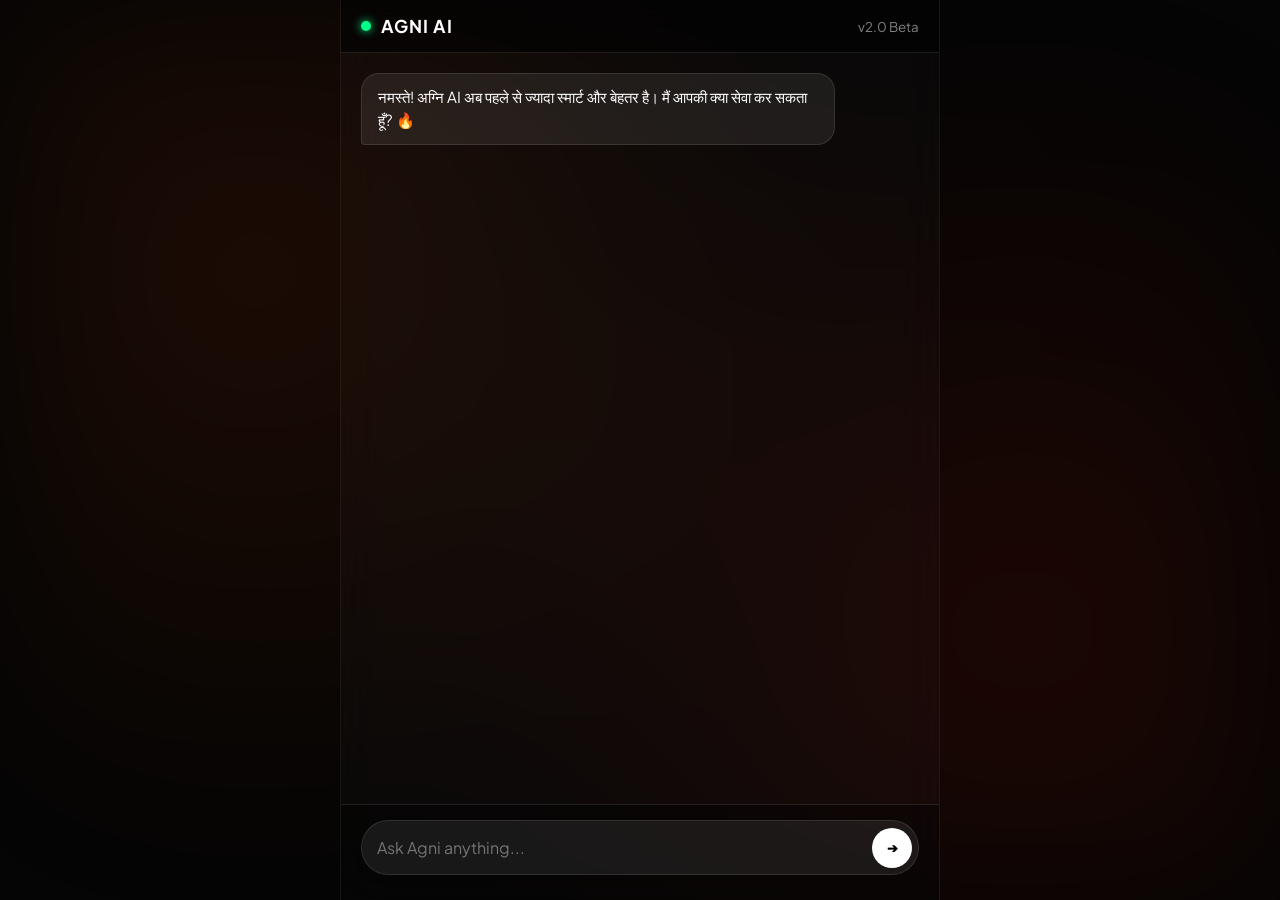
==== index.html @ 72e5feb7 "Final upload" ====
<!DOCTYPE html>
<html lang="en">
<head>
    <meta charset="UTF-8">
    <meta name="viewport" content="width=device-width, initial-scale=1.0, maximum-scale=1.0, user-scalable=no">
    <title>AGNI AI | Pro</title>
    <link href="https://fonts.googleapis.com/css2?family=Plus+Jakarta+Sans:wght@300;400;600;700&display=swap" rel="stylesheet">
    <style>
        :root {
            --primary: #ff4d00;
            --secondary: #ff1e00;
            --bg: #050505;
            --glass: rgba(255, 255, 255, 0.08);
        }

        * { margin: 0; padding: 0; box-sizing: border-box; font-family: 'Plus Jakarta Sans', sans-serif; }

        body {
            background: var(--bg);
            color: white;
            height: 100vh;
            /* Mobile browser height fix */
            height: 100dvh; 
            display: flex;
            justify-content: center;
            overflow: hidden;
        }

        /* Animated Background Blobs */
        .bg-glow {
            position: fixed;
            top: 0; left: 0; width: 100%; height: 100%;
            z-index: -1;
            background: 
                radial-gradient(circle at 20% 30%, rgba(255, 77, 0, 0.1) 0%, transparent 50%),
                radial-gradient(circle at 80% 70%, rgba(255, 30, 0, 0.1) 0%, transparent 50%);
            filter: blur(80px);
        }

        .main-container {
            width: 100%;
            max-width: 600px;
            height: 100%;
            display: flex;
            flex-direction: column;
            background: rgba(255, 255, 255, 0.02);
            backdrop-filter: blur(20px);
            border-left: 1px solid rgba(255,255,255,0.05);
            border-right: 1px solid rgba(255,255,255,0.05);
        }

        header {
            padding: 15px 20px;
            background: rgba(0,0,0,0.6);
            border-bottom: 1px solid rgba(255,255,255,0.1);
            display: flex;
            align-items: center;
            justify-content: space-between;
        }

        .brand { display: flex; align-items: center; gap: 10px; }
        .dot { width: 10px; height: 10px; background: #00ff88; border-radius: 50%; box-shadow: 0 0 10px #00ff88; }
        header h1 { font-size: 1.1rem; letter-spacing: 1px; }

        #chat-box {
            flex: 1;
            overflow-y: auto;
            padding: 20px;
            display: flex;
            flex-direction: column;
            gap: 15px;
            scrollbar-width: none; /* Firefox */
        }
        #chat-box::-webkit-scrollbar { display: none; } /* Chrome/Safari */

        .message {
            max-width: 85%;
            padding: 12px 16px;
            border-radius: 18px;
            font-size: 0.95rem;
            line-height: 1.5;
            animation: slideUp 0.3s ease-out;
            word-wrap: break-word;
        }

        .user-message {
            align-self: flex-end;
            background: linear-gradient(135deg, var(--primary), var(--secondary));
            color: white;
            border-bottom-right-radius: 4px;
        }

        .bot-message {
            align-self: flex-start;
            background: var(--glass);
            border: 1px solid rgba(255,255,255,0.1);
            border-bottom-left-radius: 4px;
        }

        /* Fixed Bottom Input Area */
        .input-area {
            padding: 15px 20px 25px 20px; /* Extra bottom padding for mobile gestures */
            background: rgba(0,0,0,0.4);
            border-top: 1px solid rgba(255,255,255,0.1);
        }

        .input-bar {
            background: rgba(255,255,255,0.08);
            border: 1px solid rgba(255,255,255,0.1);
            border-radius: 30px;
            padding: 6px 6px 6px 15px;
            display: flex;
            align-items: center;
            transition: 0.3s;
        }

        .input-bar:focus-within {
            border-color: var(--primary);
            background: rgba(255,255,255,0.12);
        }

        input {
            flex: 1;
            background: transparent;
            border: none;
            color: white;
            outline: none;
            padding: 10px 0;
            font-size: 1rem;
        }

        button {
            background: white;
            color: black;
            border: none;
            width: 40px;
            height: 40px;
            border-radius: 50%;
            cursor: pointer;
            font-weight: bold;
            display: flex;
            align-items: center;
            justify-content: center;
            margin-left: 10px;
            transition: 0.2s;
        }

        button:hover { transform: scale(1.05); background: var(--primary); color: white; }

        @keyframes slideUp { from { opacity: 0; transform: translateY(10px); } to { opacity: 1; transform: translateY(0); } }
    </style>
</head>
<body>

<div class="bg-glow"></div>

<div class="main-container">
    <header>
        <div class="brand">
            <div class="dot"></div>
            <h1>AGNI AI</h1>
        </div>
        <small style="opacity: 0.5;">v2.0 Beta</small>
    </header>

    <div id="chat-box">
        <div class="message bot-message">नमस्ते! अग्नि AI अब पहले से ज्यादा स्मार्ट और बेहतर है। मैं आपकी क्या सेवा कर सकता हूँ? 🔥</div>
    </div>

    <div class="input-area">
        <div class="input-bar">
            <input type="text" id="user-input" placeholder="Ask Agni anything..." autocomplete="off">
            <button onclick="sendMessage()">➔</button>
        </div>
    </div>
</div>

<script>
    const chatBox = document.getElementById('chat-box');
    const userInput = document.getElementById('user-input');

    async function sendMessage() {
        const text = userInput.value.trim();
        if(!text) return;

        addMsg(text, 'user-message');
        userInput.value = '';

        const loader = addMsg('Generating...', 'bot-message');

        try {
            const res = await fetch('/api/chat', {
                method: 'POST',
                headers: { 'Content-Type': 'application/json' },
                body: JSON.stringify({ message: text })
            });
            const data = await res.json();
            loader.remove();

            if(data.choices) {
                addMsg(data.choices[0].message.content, 'bot-message');
            } else {
                addMsg("Error: Response nahi mila.", 'bot-message');
            }
        } catch(e) {
            loader.remove();
            addMsg("Server connection error!", 'bot-message');
        }
    }

    function addMsg(text, type) {
        const d = document.createElement('div');
        d.className = `message ${type}`;
        d.innerText = text;
        chatBox.appendChild(d);
        chatBox.scrollTo({ top: chatBox.scrollHeight, behavior: 'smooth' });
        return d;
    }

    userInput.addEventListener('keypress', e => {
        if(e.key === 'Enter') sendMessage();
    });
</script>

</body>
</html>
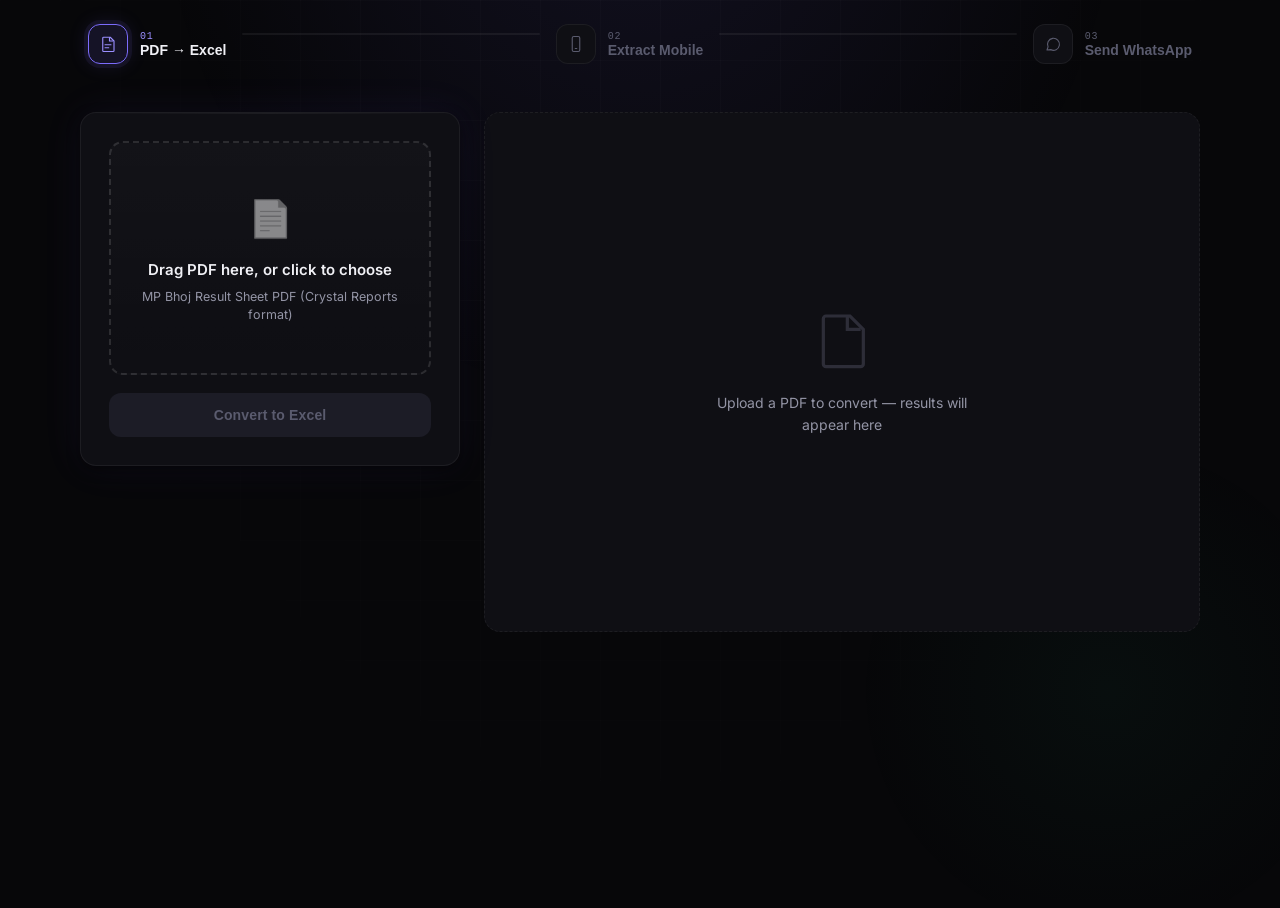
==== commit f9b635a9: "Update index.html" ====
--- a/index.html
+++ b/index.html
@@ -1,225 +1,1963 @@
 <!DOCTYPE html>
 <html lang="en">
 <head>
-    <meta charset="UTF-8">
-    <meta name="viewport" content="width=device-width, initial-scale=1.0, maximum-scale=1.0, user-scalable=no">
-    <title>AGNI AI | Pro</title>
-    <link href="https://fonts.googleapis.com/css2?family=Plus+Jakarta+Sans:wght@300;400;600;700&display=swap" rel="stylesheet">
-    <style>
-        :root {
-            --primary: #ff4d00;
-            --secondary: #ff1e00;
-            --bg: #050505;
-            --glass: rgba(255, 255, 255, 0.08);
-        }
-
-        * { margin: 0; padding: 0; box-sizing: border-box; font-family: 'Plus Jakarta Sans', sans-serif; }
-
-        body {
-            background: var(--bg);
-            color: white;
-            height: 100vh;
-            /* Mobile browser height fix */
-            height: 100dvh; 
-            display: flex;
-            justify-content: center;
-            overflow: hidden;
-        }
-
-        /* Animated Background Blobs */
-        .bg-glow {
-            position: fixed;
-            top: 0; left: 0; width: 100%; height: 100%;
-            z-index: -1;
-            background: 
-                radial-gradient(circle at 20% 30%, rgba(255, 77, 0, 0.1) 0%, transparent 50%),
-                radial-gradient(circle at 80% 70%, rgba(255, 30, 0, 0.1) 0%, transparent 50%);
-            filter: blur(80px);
-        }
-
-        .main-container {
-            width: 100%;
-            max-width: 600px;
-            height: 100%;
-            display: flex;
-            flex-direction: column;
-            background: rgba(255, 255, 255, 0.02);
-            backdrop-filter: blur(20px);
-            border-left: 1px solid rgba(255,255,255,0.05);
-            border-right: 1px solid rgba(255,255,255,0.05);
-        }
-
-        header {
-            padding: 15px 20px;
-            background: rgba(0,0,0,0.6);
-            border-bottom: 1px solid rgba(255,255,255,0.1);
-            display: flex;
-            align-items: center;
-            justify-content: space-between;
-        }
-
-        .brand { display: flex; align-items: center; gap: 10px; }
-        .dot { width: 10px; height: 10px; background: #00ff88; border-radius: 50%; box-shadow: 0 0 10px #00ff88; }
-        header h1 { font-size: 1.1rem; letter-spacing: 1px; }
-
-        #chat-box {
-            flex: 1;
-            overflow-y: auto;
-            padding: 20px;
-            display: flex;
-            flex-direction: column;
-            gap: 15px;
-            scrollbar-width: none; /* Firefox */
-        }
-        #chat-box::-webkit-scrollbar { display: none; } /* Chrome/Safari */
-
-        .message {
-            max-width: 85%;
-            padding: 12px 16px;
-            border-radius: 18px;
-            font-size: 0.95rem;
-            line-height: 1.5;
-            animation: slideUp 0.3s ease-out;
-            word-wrap: break-word;
-        }
-
-        .user-message {
-            align-self: flex-end;
-            background: linear-gradient(135deg, var(--primary), var(--secondary));
-            color: white;
-            border-bottom-right-radius: 4px;
-        }
-
-        .bot-message {
-            align-self: flex-start;
-            background: var(--glass);
-            border: 1px solid rgba(255,255,255,0.1);
-            border-bottom-left-radius: 4px;
-        }
-
-        /* Fixed Bottom Input Area */
-        .input-area {
-            padding: 15px 20px 25px 20px; /* Extra bottom padding for mobile gestures */
-            background: rgba(0,0,0,0.4);
-            border-top: 1px solid rgba(255,255,255,0.1);
-        }
-
-        .input-bar {
-            background: rgba(255,255,255,0.08);
-            border: 1px solid rgba(255,255,255,0.1);
-            border-radius: 30px;
-            padding: 6px 6px 6px 15px;
-            display: flex;
-            align-items: center;
-            transition: 0.3s;
-        }
-
-        .input-bar:focus-within {
-            border-color: var(--primary);
-            background: rgba(255,255,255,0.12);
-        }
-
-        input {
-            flex: 1;
-            background: transparent;
-            border: none;
-            color: white;
-            outline: none;
-            padding: 10px 0;
-            font-size: 1rem;
-        }
-
-        button {
-            background: white;
-            color: black;
-            border: none;
-            width: 40px;
-            height: 40px;
-            border-radius: 50%;
-            cursor: pointer;
-            font-weight: bold;
-            display: flex;
-            align-items: center;
-            justify-content: center;
-            margin-left: 10px;
-            transition: 0.2s;
-        }
-
-        button:hover { transform: scale(1.05); background: var(--primary); color: white; }
-
-        @keyframes slideUp { from { opacity: 0; transform: translateY(10px); } to { opacity: 1; transform: translateY(0); } }
-    </style>
+<meta charset="UTF-8">
+<meta name="viewport" content="width=device-width, initial-scale=1.0">
+<meta name="color-scheme" content="dark">
+<title>MP Bhoj PDF → Excel Converter</title>
+<link rel="preconnect" href="https://fonts.googleapis.com">
+<link rel="preconnect" href="https://fonts.gstatic.com" crossorigin>
+<link href="https://fonts.googleapis.com/css2?family=Space+Grotesk:wght@400;500;600;700&family=Inter:wght@300;400;500;600;700&family=JetBrains+Mono:wght@400;500;700&display=swap" rel="stylesheet">
+<link rel="stylesheet" href="https://cdnjs.cloudflare.com/ajax/libs/font-awesome/6.7.2/css/all.min.css">
+<style>
+
+    :root {
+        --bg: #070709;
+        --bg-elevated: #0f0f14;
+        --bg-elevated-2: #16161d;
+        --bg-elevated-3: #1c1c26;
+        --border: rgba(255, 255, 255, 0.06);
+        --border-strong: rgba(255, 255, 255, 0.12);
+        --text: #f0f0f5;
+        --text-dim: #9394a5;
+        --text-faint: #5a5b6e;
+        --accent: #7c6cfc;
+        --accent-soft: rgba(124, 108, 252, 0.12);
+        --accent-strong: #9b8fff;
+        --accent-glow: rgba(124, 108, 252, 0.35);
+      --green: #22c55e;
+--green-soft: rgba(34, 197, 94, 0.10);
+--green-glow: rgba(34, 197, 94, 0.25);
+        --amber: #fbbf24;
+        --amber-soft: rgba(251, 191, 36, 0.10);
+        --red: #fb7185;
+        --red-soft: rgba(251, 113, 133, 0.10);
+        --red-glow: rgba(251, 113, 133, 0.25);
+        --font-display: 'Space Grotesk', 'Segoe UI', sans-serif;
+        --font-body: 'Inter', 'Noto Sans Devanagari', 'Segoe UI', sans-serif;
+        --font-mono: 'JetBrains Mono', ui-monospace, monospace;
+        --shadow-sm: 0 1px 2px rgba(0,0,0,0.4);
+        --shadow-md: 0 4px 12px rgba(0,0,0,0.5);
+        --shadow-lg: 0 12px 40px rgba(0,0,0,0.6);
+        --shadow-glow: 0 0 40px rgba(124, 108, 252, 0.08);
+    }
+    * { box-sizing: border-box; margin: 0; padding: 0; }
+    html { background: var(--bg); }
+    body {
+        margin: 0;
+        font-family: var(--font-body);
+        background: var(--bg);
+        color: var(--text);
+        min-height: 100vh;
+        position: relative;
+        -webkit-font-smoothing: antialiased;
+        -moz-osx-font-smoothing: grayscale;
+        line-height: 1.5;
+    }
+    .ambient-bg {
+        position: fixed;
+        inset: 0;
+        z-index: 0;
+        pointer-events: none;
+        overflow: hidden;
+    }
+    .ambient-bg::before {
+        content: '';
+        position: absolute;
+        top: -20%;
+        left: 50%;
+        transform: translateX(-50%);
+        width: 1000px;
+        height: 600px;
+        background: radial-gradient(ellipse at 50% 0%, rgba(124,108,252,0.10), transparent 70%);
+    }
+    .ambient-bg::after {
+        content: '';
+        position: absolute;
+        bottom: -10%;
+        right: -10%;
+        width: 600px;
+        height: 600px;
+        background: radial-gradient(ellipse at center, rgba(52,211,153,0.04), transparent 60%);
+    }
+    .grid-pattern {
+        position: fixed;
+        inset: 0;
+        z-index: 0;
+        pointer-events: none;
+        background-image: 
+            linear-gradient(rgba(255,255,255,0.015) 1px, transparent 1px),
+            linear-gradient(90deg, rgba(255,255,255,0.015) 1px, transparent 1px);
+        background-size: 60px 60px;
+        mask-image: radial-gradient(ellipse at 50% 0%, black 30%, transparent 80%);
+        -webkit-mask-image: radial-gradient(ellipse at 50% 0%, black 30%, transparent 80%);
+    }
+    header {
+        position: relative;
+        z-index: 1;
+        padding: 32px 40px 24px;
+        display: flex;
+        align-items: center;
+        justify-content: space-between;
+        max-width: 1200px;
+        margin: 0 auto;
+    }
+    .brand { display: flex; align-items: center; gap: 16px; }
+    .brand-mark {
+        width: 42px;
+        height: 42px;
+        color: var(--accent);
+        flex-shrink: 0;
+        position: relative;
+    }
+    .brand-mark::after {
+        content: '';
+        position: absolute;
+        inset: -4px;
+        border-radius: 14px;
+        background: var(--accent-soft);
+        filter: blur(12px);
+        opacity: 0.6;
+        z-index: -1;
+    }
+    .brand-text h1 {
+        font-size: 20px;
+        margin: 0;
+        font-weight: 700;
+        font-family: var(--font-display);
+        letter-spacing: -0.02em;
+        color: var(--text);
+        line-height: 1.2;
+    }
+    .brand-text p {
+        margin: 4px 0 0;
+        font-size: 13px;
+        color: var(--text-dim);
+        font-weight: 400;
+        letter-spacing: 0.01em;
+    }
+    .header-badge {
+        display: flex;
+        align-items: center;
+        gap: 8px;
+        padding: 8px 16px;
+        background: var(--bg-elevated-2);
+        border: 1px solid var(--border);
+        border-radius: 100px;
+        font-size: 12px;
+        font-weight: 500;
+        color: var(--text-dim);
+        font-family: var(--font-mono);
+    }
+    .header-badge .dot {
+        width: 6px;
+        height: 6px;
+        border-radius: 50%;
+        background: var(--green);
+        box-shadow: 0 0 8px var(--green-glow);
+    }
+    .pipeline {
+        position: relative;
+        z-index: 1;
+        max-width: 1200px;
+        margin: 8px auto 0;
+        padding: 0 40px;
+        display: flex;
+        align-items: center;
+    }
+    .pipe-node {
+        background: none;
+        border: none;
+        display: flex;
+        align-items: center;
+        gap: 12px;
+        padding: 16px 8px;
+        cursor: pointer;
+        color: var(--text-faint);
+        transition: all 0.3s cubic-bezier(0.4, 0, 0.2, 1);
+        position: relative;
+        font-family: inherit;
+    }
+    .pipe-node:hover { color: var(--text-dim); }
+    .pipe-node.active { color: var(--text); }
+    .pipe-icon {
+        width: 40px;
+        height: 40px;
+        border-radius: 12px;
+        border: 1.5px solid var(--border);
+        background: var(--bg-elevated);
+        display: flex;
+        align-items: center;
+        justify-content: center;
+        flex-shrink: 0;
+        transition: all 0.3s cubic-bezier(0.4, 0, 0.2, 1);
+        position: relative;
+    }
+    .pipe-icon svg { width: 18px; height: 18px; }
+    .pipe-node.active .pipe-icon {
+        border-color: var(--accent);
+        background: var(--accent-soft);
+        color: var(--accent-strong);
+        box-shadow: 0 0 0 4px rgba(124,108,252,0.08), 0 0 20px rgba(124,108,252,0.15);
+    }
+    .pipe-label {
+        display: flex;
+        flex-direction: column;
+        align-items: flex-start;
+        font-size: 14px;
+        font-weight: 600;
+        font-family: var(--font-display);
+        white-space: nowrap;
+        text-align: left;
+    }
+    .pipe-step {
+        font-family: var(--font-mono);
+        font-size: 10px;
+        font-weight: 500;
+        color: var(--text-faint);
+        letter-spacing: 0.08em;
+        text-transform: uppercase;
+    }
+    .pipe-node.active .pipe-step { color: var(--accent-strong); }
+    .pipe-connector {
+        flex: 1;
+        height: 2px;
+        background: linear-gradient(90deg, var(--border) 0%, var(--border) 100%);
+        margin: 0 8px;
+        position: relative;
+        min-width: 32px;
+        overflow: visible;
+        top: -10px;
+        border-radius: 1px;
+    }
+    .pipe-pulse {
+        position: absolute;
+        top: -3px;
+        left: 0;
+        width: 8px;
+        height: 8px;
+        border-radius: 50%;
+        background: var(--accent);
+        box-shadow: 0 0 12px 2px var(--accent-glow);
+        animation: pipe-travel 2.8s ease-in-out infinite;
+        opacity: 0;
+    }
+    @keyframes pipe-travel {
+        0% { left: 0%; opacity: 0; transform: scale(0.5); }
+        10% { opacity: 1; transform: scale(1); }
+        90% { opacity: 1; transform: scale(1); }
+        100% { left: 100%; opacity: 0; transform: scale(0.5); }
+    }
+    @media (prefers-reduced-motion: reduce) {
+        .pipe-pulse { animation: none; display: none; }
+    }
+    main {
+        position: relative;
+        z-index: 1;
+        max-width: 1200px;
+        margin: 32px auto;
+        padding: 0 40px 80px;
+    }
+    .tab-content { display: none; }
+    .tab-content.active { display: block; animation: fadeIn 0.4s ease; }
+    @keyframes fadeIn {
+        from { opacity: 0; transform: translateY(8px); }
+        to { opacity: 1; transform: translateY(0); }
+    }
+    .tab-grid {
+        display: grid;
+        grid-template-columns: 380px 1fr;
+        gap: 24px;
+        align-items: start;
+    }
+    .sidebar { min-width: 0; }
+    .main-panel { min-width: 0; }
+    .main-panel .card,
+    .main-panel .canvas-placeholder {
+        min-height: 520px;
+    }
+    .canvas-placeholder {
+        display: flex;
+        flex-direction: column;
+        align-items: center;
+        justify-content: center;
+        gap: 20px;
+        min-height: 520px;
+        border: 1.5px dashed var(--border);
+        border-radius: 16px;
+        color: var(--text-faint);
+        text-align: center;
+        padding: 48px;
+        background: var(--bg-elevated);
+        transition: all 0.3s ease;
+    }
+    .canvas-placeholder:hover {
+        border-color: var(--border-strong);
+        background: var(--bg-elevated-2);
+    }
+    .canvas-placeholder .illus {
+        width: 64px;
+        height: 64px;
+        color: var(--text-faint);
+        opacity: 0.4;
+        transition: all 0.3s ease;
+    }
+    .canvas-placeholder:hover .illus {
+        opacity: 0.6;
+        transform: scale(1.05);
+    }
+    .canvas-placeholder p {
+        margin: 0;
+        font-size: 14px;
+        max-width: 280px;
+        line-height: 1.6;
+        color: var(--text-dim);
+    }
+    .result-box.empty-state { display: none; }
+    @media (max-width: 900px) {
+        main { max-width: 100%; padding: 0 20px 60px; }
+        header { padding: 24px 20px 20px; }
+        .pipeline { padding: 0 20px; }
+        .tab-grid { grid-template-columns: 1fr; }
+        .header-badge { display: none; }
+    }
+    .card {
+        background: var(--bg-elevated);
+        border: 1px solid var(--border);
+        border-radius: 16px;
+        padding: 28px;
+        margin-bottom: 20px;
+        box-shadow: var(--shadow-md), var(--shadow-glow);
+        transition: all 0.3s ease;
+        position: relative;
+        overflow: hidden;
+    }
+    .card::before {
+        content: '';
+        position: absolute;
+        top: 0;
+        left: 0;
+        right: 0;
+        height: 1px;
+        background: linear-gradient(90deg, transparent, rgba(255,255,255,0.06), transparent);
+    }
+    .card:hover {
+        border-color: var(--border-strong);
+        box-shadow: var(--shadow-lg), var(--shadow-glow);
+    }
+    #dropzone, #dropzoneMobile, #dropzoneWa {
+        border: 2px dashed var(--border-strong);
+        border-radius: 14px;
+        padding: 48px 24px;
+        text-align: center;
+        cursor: pointer;
+        transition: all 0.3s cubic-bezier(0.4, 0, 0.2, 1);
+        background: linear-gradient(180deg, rgba(255,255,255,0.02) 0%, transparent 100%);
+        position: relative;
+        overflow: hidden;
+    }
+    #dropzone::before, #dropzoneMobile::before, #dropzoneWa::before {
+        content: '';
+        position: absolute;
+        inset: 0;
+        background: radial-gradient(circle at 50% 50%, var(--accent-soft), transparent 70%);
+        opacity: 0;
+        transition: opacity 0.3s ease;
+    }
+    #dropzone:hover, #dropzoneMobile:hover, #dropzoneWa:hover {
+        border-color: var(--accent);
+        transform: translateY(-1px);
+    }
+    #dropzone:hover::before, #dropzoneMobile:hover::before, #dropzoneWa:hover::before {
+        opacity: 1;
+    }
+    #dropzone.dragover, #dropzoneMobile.dragover, #dropzoneWa.dragover {
+        border-color: var(--accent);
+        background: var(--accent-soft);
+        transform: scale(1.01);
+    }
+    #dropzone .icon, #dropzoneMobile .icon, #dropzoneWa .icon {
+        font-size: 36px;
+        margin-bottom: 14px;
+        filter: grayscale(1) opacity(0.5);
+        display: block;
+        transition: all 0.3s ease;
+    }
+    #dropzone:hover .icon, #dropzoneMobile:hover .icon, #dropzoneWa:hover .icon {
+        filter: grayscale(0) opacity(0.8);
+        transform: scale(1.1);
+    }
+    #dropzone .main-text, #dropzoneMobile .main-text, #dropzoneWa .main-text {
+        font-size: 15px;
+        font-weight: 600;
+        color: var(--text);
+        position: relative;
+        z-index: 1;
+    }
+    #dropzone .sub-text, #dropzoneMobile .sub-text, #dropzoneWa .sub-text {
+        font-size: 12.5px;
+        color: var(--text-dim);
+        margin-top: 6px;
+        position: relative;
+        z-index: 1;
+    }
+    #fileInput, #fileInputMobile, #fileInputWa { display: none; }
+    .file-chip {
+        display: none;
+        align-items: center;
+        gap: 12px;
+        background: var(--bg-elevated-2);
+        border: 1px solid var(--border);
+        border-radius: 10px;
+        padding: 12px 16px;
+        margin-top: 16px;
+        font-size: 13.5px;
+        transition: all 0.2s ease;
+    }
+    .file-chip:hover {
+        border-color: var(--border-strong);
+    }
+    .file-chip .name { font-weight: 600; flex: 1; word-break: break-all; color: var(--text); }
+    .file-chip .remove {
+        color: var(--red);
+        cursor: pointer;
+        font-weight: 600;
+        font-size: 12px;
+        padding: 4px 8px;
+        border-radius: 6px;
+        transition: all 0.2s ease;
+        white-space: nowrap;
+    }
+    .file-chip .remove:hover {
+        background: var(--red-soft);
+    }
+    button.primary {
+        margin-top: 18px;
+        background: linear-gradient(135deg, var(--accent), #8b7cf7);
+        color: #fff;
+        border: none;
+        padding: 14px 24px;
+        border-radius: 12px;
+        font-size: 14px;
+        font-weight: 600;
+        font-family: var(--font-display);
+        cursor: pointer;
+        transition: all 0.3s cubic-bezier(0.4, 0, 0.2, 1);
+        width: 100%;
+        position: relative;
+        overflow: hidden;
+        box-shadow: 0 4px 16px rgba(124,108,252,0.25);
+        letter-spacing: 0.01em;
+    }
+    button.primary::before {
+        content: '';
+        position: absolute;
+        inset: 0;
+        background: linear-gradient(135deg, transparent, rgba(255,255,255,0.1));
+        opacity: 0;
+        transition: opacity 0.3s ease;
+    }
+    button.primary:hover:not(:disabled) {
+        transform: translateY(-1px);
+        box-shadow: 0 8px 24px rgba(124,108,252,0.35);
+    }
+    button.primary:hover:not(:disabled)::before {
+        opacity: 1;
+    }
+    button.primary:active:not(:disabled) {
+        transform: translateY(0);
+    }
+    button.primary:disabled {
+        background: var(--bg-elevated-3);
+        color: var(--text-faint);
+        cursor: not-allowed;
+        box-shadow: none;
+    }
+    button.secondary {
+        background: linear-gradient(135deg, var(--accent), #8b7cf7);
+        color: #fff;
+        border: none;
+        padding: 12px 20px;
+        border-radius: 10px;
+        font-size: 13.5px;
+        font-weight: 600;
+        font-family: var(--font-display);
+        cursor: pointer;
+        white-space: nowrap;
+        transition: all 0.3s cubic-bezier(0.4, 0, 0.2, 1);
+        box-shadow: 0 2px 12px rgba(124,108,252,0.2);
+        position: relative;
+        overflow: hidden;
+    }
+    button.secondary:hover:not(:disabled) {
+        transform: translateY(-1px);
+        box-shadow: 0 6px 20px rgba(124,108,252,0.3);
+    }
+    button.secondary:disabled {
+        background: var(--bg-elevated-3);
+        color: var(--text-faint);
+        cursor: not-allowed;
+        box-shadow: none;
+    }
+button.start-btn {
+    flex: 1;
+    background: linear-gradient(135deg, var(--green), #4ade80);
+    color: #052e16;
+    border: none;
+    padding: 14px 20px;
+    border-radius: 12px;
+    font-size: 14px;
+    font-weight: 700;
+    font-family: var(--font-display);
+    cursor: pointer;
+    transition: all 0.3s cubic-bezier(0.4, 0, 0.2, 1);
+    box-shadow: 0 4px 16px rgba(34, 197, 94, 0.25);
+    position: relative;
+    overflow: hidden;
+}
+button.start-btn:hover:not(:disabled) {
+    transform: translateY(-1px);
+    box-shadow: 0 8px 24px rgba(34, 197, 94, 0.35);
+}
+button.start-btn:active:not(:disabled) {
+    transform: translateY(0);
+}
+button.start-btn:disabled {
+    background: var(--bg-elevated-3);
+    color: var(--text-faint);
+    cursor: not-allowed;
+    box-shadow: none;
+}
+    button.stop-btn {
+        flex: 1;
+        background: linear-gradient(135deg, var(--red), #f43f5e);
+        color: #4c0519;
+        border: none;
+        padding: 14px 20px;
+        border-radius: 12px;
+        font-size: 14px;
+        font-weight: 700;
+        font-family: var(--font-display);
+        cursor: pointer;
+        transition: all 0.3s cubic-bezier(0.4, 0, 0.2, 1);
+        box-shadow: 0 4px 16px rgba(251,113,133,0.25);
+    }
+    button.stop-btn:hover:not(:disabled) {
+        transform: translateY(-1px);
+        box-shadow: 0 8px 24px rgba(251,113,133,0.35);
+    }
+    button.stop-btn:active:not(:disabled) {
+        transform: translateY(0);
+    }
+    button.stop-btn:disabled {
+        background: var(--bg-elevated-3);
+        color: var(--text-faint);
+        cursor: not-allowed;
+        box-shadow: none;
+    }
+    .progress-wrap { display: none; margin-top: 20px; }
+    .progress-bar-bg {
+        background: var(--bg-elevated-3);
+        border-radius: 8px;
+        height: 8px;
+        overflow: hidden;
+        position: relative;
+    }
+    .progress-bar-bg::after {
+        content: '';
+        position: absolute;
+        inset: 0;
+        background: linear-gradient(90deg, transparent, rgba(255,255,255,0.05), transparent);
+        animation: shimmer 2s infinite;
+    }
+    @keyframes shimmer {
+        0% { transform: translateX(-100%); }
+        100% { transform: translateX(100%); }
+    }
+    .progress-bar-fill {
+        background: linear-gradient(90deg, var(--accent), var(--accent-strong));
+        height: 100%;
+        width: 0%;
+        transition: width 0.4s cubic-bezier(0.4, 0, 0.2, 1);
+        border-radius: 8px;
+        position: relative;
+    }
+    .progress-bar-fill::after {
+        content: '';
+        position: absolute;
+        right: 0;
+        top: 0;
+        bottom: 0;
+        width: 20px;
+        background: linear-gradient(90deg, transparent, rgba(255,255,255,0.3));
+        border-radius: 0 8px 8px 0;
+    }
+    .progress-text {
+        margin-top: 10px;
+        font-size: 12px;
+        font-family: var(--font-mono);
+        color: var(--text-dim);
+        text-align: center;
+        letter-spacing: 0.02em;
+    }
+    .result-box { display: none; }
+    .status-line {
+        display: flex;
+        align-items: center;
+        gap: 10px;
+        font-size: 15px;
+        font-weight: 600;
+        margin-bottom: 8px;
+        font-family: var(--font-display);
+        letter-spacing: -0.01em;
+    }
+    .status-line.ok { color: var(--green); }
+    .status-line.warn { color: var(--amber); }
+    .status-line.err { color: var(--red); }
+    .stat-grid {
+        display: grid;
+        grid-template-columns: repeat(3, 1fr);
+        gap: 12px;
+        margin: 20px 0;
+    }
+    .stat {
+        background: linear-gradient(180deg, rgba(255,255,255,0.03) 0%, transparent 100%);
+        border: 1px solid var(--border);
+        border-radius: 12px;
+        padding: 16px;
+        text-align: center;
+        transition: all 0.3s ease;
+    }
+    .stat:hover {
+        border-color: var(--border-strong);
+        transform: translateY(-1px);
+    }
+    .stat .num {
+        font-size: 24px;
+        font-weight: 700;
+        color: var(--text);
+        font-family: var(--font-mono);
+        letter-spacing: -0.02em;
+        line-height: 1;
+    }
+    .stat .label {
+        font-size: 11px;
+        color: var(--text-dim);
+        margin-top: 6px;
+        font-weight: 500;
+        letter-spacing: 0.02em;
+    }
+    a.download-btn {
+        display: inline-flex;
+        align-items: center;
+        gap: 10px;
+        background: linear-gradient(135deg, var(--green), #2dd4a0);
+        color: #064e3b;
+        text-decoration: none;
+        padding: 13px 24px;
+        border-radius: 12px;
+        font-weight: 700;
+        font-family: var(--font-display);
+        font-size: 14px;
+        margin-top: 6px;
+        transition: all 0.3s cubic-bezier(0.4, 0, 0.2, 1);
+        box-shadow: 0 4px 16px rgba(52,211,153,0.25);
+        position: relative;
+        overflow: hidden;
+    }
+    a.download-btn:hover {
+        transform: translateY(-1px);
+        box-shadow: 0 8px 24px rgba(52,211,153,0.35);
+    }
+    a.download-btn:active {
+        transform: translateY(0);
+    }
+    table.preview {
+        width: 100%;
+        border-collapse: separate;
+        border-spacing: 0;
+        font-size: 12px;
+        margin-top: 20px;
+    }
+    table.preview th {
+        background: var(--bg-elevated-3);
+        color: var(--text-dim);
+        font-family: var(--font-mono);
+        font-weight: 500;
+        text-transform: uppercase;
+        letter-spacing: 0.06em;
+        padding: 10px 8px;
+        text-align: left;
+        position: sticky;
+        top: 0;
+        font-size: 10.5px;
+        border-bottom: 1px solid var(--border);
+    }
+    table.preview th:first-child { border-radius: 8px 0 0 0; }
+    table.preview th:last-child { border-radius: 0 8px 0 0; }
+    table.preview td {
+        padding: 9px 8px;
+        border-bottom: 1px solid var(--border);
+        white-space: nowrap;
+        max-width: 160px;
+        overflow: hidden;
+        text-overflow: ellipsis;
+        color: var(--text);
+        font-size: 11.5px;
+    }
+    table.preview tr:nth-child(even) { background: rgba(255,255,255,0.015); }
+    table.preview tr:hover { background: rgba(255,255,255,0.03); }
+    .preview-scroll {
+        overflow-x: auto;
+        max-height: 360px;
+        overflow-y: auto;
+        border: 1px solid var(--border);
+        border-radius: 12px;
+        scrollbar-width: thin;
+        scrollbar-color: var(--border-strong) transparent;
+    }
+    .preview-scroll::-webkit-scrollbar { width: 6px; height: 6px; }
+    .preview-scroll::-webkit-scrollbar-track { background: transparent; }
+    .preview-scroll::-webkit-scrollbar-thumb { background: var(--border-strong); border-radius: 3px; }
+    .preview-note {
+        font-size: 12px;
+        color: var(--text-faint);
+        margin-top: 10px;
+        font-style: italic;
+    }
+    .error-box {
+        background: var(--red-soft);
+        border: 1px solid rgba(251,113,133,0.25);
+        color: #fecdd3;
+        padding: 14px 16px;
+        border-radius: 10px;
+        font-size: 13.5px;
+        margin-top: 14px;
+        font-weight: 500;
+        display: flex;
+        align-items: flex-start;
+        gap: 10px;
+    }
+    .error-box::before {
+        content: '⚠';
+        font-size: 16px;
+        flex-shrink: 0;
+        margin-top: -2px;
+    }
+    .reset-link {
+        display: inline-block;
+        margin-top: 16px;
+        font-size: 13px;
+        color: var(--accent-strong);
+        cursor: pointer;
+        text-decoration: none;
+        font-weight: 500;
+        transition: all 0.2s ease;
+        padding: 4px 0;
+        border-bottom: 1px solid transparent;
+    }
+    .reset-link:hover {
+        color: var(--accent);
+        border-bottom-color: var(--accent);
+    }
+    .section-title {
+        font-size: 14px;
+        font-weight: 700;
+        font-family: var(--font-display);
+        color: var(--text);
+        margin: 0 0 16px;
+        display: flex;
+        align-items: center;
+        gap: 10px;
+        letter-spacing: -0.01em;
+    }
+    .section-title .icon-wrap {
+        width: 28px;
+        height: 28px;
+        border-radius: 8px;
+        background: var(--accent-soft);
+        display: flex;
+        align-items: center;
+        justify-content: center;
+        color: var(--accent-strong);
+        font-size: 14px;
+        font-family: var(--font-display);
+        font-weight: 700;
+    }
+    .inline-row { display: flex; gap: 10px; }
+    .inline-row input[type=text] {
+        flex: 1;
+        padding: 12px 16px;
+        background: var(--bg-elevated-2);
+        border: 1.5px solid var(--border);
+        border-radius: 10px;
+        color: var(--text);
+        font-size: 14px;
+        font-family: inherit;
+        transition: all 0.2s ease;
+        outline: none;
+    }
+    .inline-row input[type=text]:focus {
+        border-color: var(--accent);
+        box-shadow: 0 0 0 3px var(--accent-soft);
+        background: var(--bg-elevated-3);
+    }
+    .inline-row input[type=text]::placeholder {
+        color: var(--text-faint);
+    }
+    .checkbox-row {
+        display: flex;
+        align-items: center;
+        gap: 10px;
+        margin-top: 14px;
+        font-size: 13px;
+        color: var(--text-dim);
+        cursor: pointer;
+        user-select: none;
+    }
+    .checkbox-row input[type=checkbox] {
+        width: 18px;
+        height: 18px;
+        accent-color: var(--accent);
+        cursor: pointer;
+    }
+    .test-result-card {
+        display: none;
+        margin-top: 16px;
+        border-radius: 12px;
+        padding: 16px;
+        animation: fadeIn 0.3s ease;
+    }
+    .test-result-card.found {
+        background: var(--green-soft);
+        border: 1px solid rgba(52,211,153,0.2);
+    }
+    .test-result-card.notfound {
+        background: var(--amber-soft);
+        border: 1px solid rgba(251,191,36,0.2);
+    }
+    .test-result-row {
+        display: flex;
+        justify-content: space-between;
+        padding: 7px 0;
+        font-size: 13.5px;
+        border-bottom: 1px dashed var(--border);
+    }
+    .test-result-row:last-child { border-bottom: none; }
+    .test-result-row .k { color: var(--text-dim); font-weight: 500; }
+    .test-result-row .v { font-weight: 600; font-family: var(--font-mono); color: var(--text); }
+    .divider {
+        height: 1px;
+        background: linear-gradient(90deg, transparent, var(--border), transparent);
+        margin: 24px 0;
+    }
+    .screenshot-link {
+        display: inline-block;
+        margin-top: 10px;
+        font-size: 12.5px;
+        color: var(--red);
+        text-decoration: underline;
+        font-weight: 500;
+        transition: opacity 0.2s ease;
+    }
+    .screenshot-link:hover { opacity: 0.8; }
+    textarea.message-box {
+        width: 100%;
+        min-height: 120px;
+        padding: 14px 16px;
+        background: var(--bg-elevated-2);
+        border: 1.5px solid var(--border);
+        border-radius: 12px;
+        color: var(--text);
+        font-size: 14px;
+        font-family: inherit;
+        resize: vertical;
+        transition: all 0.2s ease;
+        outline: none;
+        line-height: 1.6;
+    }
+    textarea.message-box:focus {
+        border-color: var(--accent);
+        box-shadow: 0 0 0 3px var(--accent-soft);
+        background: var(--bg-elevated-3);
+    }
+    textarea.message-box::placeholder {
+        color: var(--text-faint);
+    }
+    .wa-summary {
+        display: flex;
+        gap: 10px;
+        margin: 16px 0;
+        flex-wrap: wrap;
+    }
+    .wa-summary .pill {
+        background: var(--bg-elevated-2);
+        border: 1px solid var(--border);
+        border-radius: 100px;
+        padding: 6px 16px;
+        font-size: 12px;
+        font-weight: 600;
+        font-family: var(--font-mono);
+        color: var(--text-dim);
+        transition: all 0.2s ease;
+    }
+    .wa-summary .pill:hover {
+        border-color: var(--border-strong);
+        color: var(--text);
+    }
+    .wa-live {
+        display: none;
+        background: linear-gradient(180deg, rgba(255,255,255,0.02) 0%, transparent 100%);
+        border: 1px solid var(--border);
+        border-radius: 14px;
+        padding: 20px;
+        margin-top: 16px;
+        animation: fadeIn 0.4s ease;
+    }
+    .wa-live-grid {
+        display: grid;
+        grid-template-columns: 1fr 1fr;
+        gap: 14px;
+        margin-bottom: 14px;
+    }
+    .wa-big-stat { text-align: center; padding: 12px; }
+    .wa-big-stat .num {
+        font-size: 32px;
+        font-weight: 700;
+        color: var(--text);
+        font-family: var(--font-mono);
+        letter-spacing: -0.02em;
+        line-height: 1;
+    }
+    .wa-big-stat .label {
+        font-size: 11px;
+        color: var(--text-dim);
+        margin-top: 6px;
+        font-weight: 500;
+        letter-spacing: 0.02em;
+    }
+    .wa-current {
+        text-align: center;
+        font-size: 13px;
+        font-family: var(--font-mono);
+        color: var(--text-dim);
+        margin-bottom: 10px;
+        min-height: 20px;
+        padding: 8px;
+        background: var(--bg-elevated);
+        border-radius: 8px;
+        border: 1px solid var(--border);
+    }
+    .wa-status-badge {
+        text-align: center;
+        font-weight: 700;
+        font-family: var(--font-display);
+        font-size: 14px;
+        padding: 12px;
+        border-radius: 10px;
+        margin-bottom: 14px;
+        letter-spacing: -0.01em;
+        transition: all 0.3s ease;
+    }
+    .wa-status-badge.running {
+        background: var(--accent-soft);
+        color: var(--accent-strong);
+        border: 1px solid rgba(124,108,252,0.2);
+        box-shadow: 0 0 20px rgba(124,108,252,0.1);
+    }
+    .wa-status-badge.stopped {
+        background: var(--amber-soft);
+        color: var(--amber);
+        border: 1px solid rgba(251,191,36,0.2);
+    }
+    .wa-status-badge.completed {
+        background: var(--green-soft);
+        color: var(--green);
+        border: 1px solid rgba(52,211,153,0.2);
+        box-shadow: 0 0 20px rgba(52,211,153,0.1);
+    }
+    .wa-status-badge.error {
+        background: var(--red-soft);
+        color: var(--red);
+        border: 1px solid rgba(251,113,133,0.2);
+        box-shadow: 0 0 20px rgba(251,113,133,0.1);
+    }
+    .wa-status-badge.session_limit_reached {
+        background: var(--amber-soft);
+        color: var(--amber);
+        border: 1px solid rgba(251,191,36,0.2);
+    }
+    .btn-row { display: flex; gap: 12px; margin-top: 16px; }
+    .wa-note {
+        font-size: 13px;
+        color: var(--text-dim);
+        margin-top: 12px;
+        line-height: 1.7;
+        padding: 16px;
+        background: linear-gradient(180deg, rgba(255,255,255,0.02) 0%, transparent 100%);
+        border-radius: 10px;
+        border: 1px solid var(--border);
+    }
+    #waDebugOutput {
+        margin-top: 12px;
+        padding: 14px;
+        background: var(--bg-elevated-2);
+        border-radius: 10px;
+        border: 1px solid var(--border);
+        white-space: pre-wrap;
+        font-family: var(--font-mono);
+        font-size: 12px;
+        color: var(--text-dim);
+        line-height: 1.6;
+        max-height: 300px;
+        overflow-y: auto;
+    }
+    table.preview td[title]:hover {
+        cursor: help;
+    }
+</style>
+<base target="_blank">
 </head>
 <body>
 
-<div class="bg-glow"></div>
-
-<div class="main-container">
-    <header>
-        <div class="brand">
-            <div class="dot"></div>
-            <h1>AGNI AI</h1>
+
+
+<style>
+.crm-header{
+display:flex;justify-content:space-between;align-items:center;
+padding:18px 26px;margin-bottom:10px;
+background:#111827;
+border:1px solid rgba(255,255,255,.08);
+border-radius:18px;
+box-shadow:0 10px 30px rgba(0,0,0,.25);
+}
+.brand{display:flex;align-items:center;gap:16px}
+.brand-logo{
+width:52px;height:52px;border-radius:14px;
+background:linear-gradient(135deg,#2563eb,#3b82f6);
+display:grid;grid-template-columns:1fr 1fr;gap:5px;padding:7px;
+}
+.brand-logo span{
+background:rgba(255,255,255,.92);
+border-radius:5px;
+}
+.brand-logo span:nth-child(2),
+.brand-logo span:nth-child(3){opacity:.55}
+.brand-text h1{
+margin:0;font:700 24px/1.1 "Segoe UI",sans-serif;
+color:#fff;
+}
+.brand-text p{
+margin:6px 0 0;
+font-size:13px;
+letter-spacing:.08em;
+color:#9ca3af;
+}
+.status-chip{
+display:flex;align-items:center;gap:10px;
+padding:10px 16px;
+border-radius:999px;
+background:#1f2937;
+border:1px solid rgba(255,255,255,.08);
+color:#e5e7eb;
+font-weight:600;
+}
+.status-dot{
+width:10px;height:10px;border-radius:50%;
+background:#22c55e;
+box-shadow:0 0 10px #22c55e;
+}
+</style>
+<div class="ambient-bg"></div>
+<div class="grid-pattern"></div>
+
+
+
+
+<nav class="pipeline">
+    <button class="pipe-node active" id="tabBtnConvert" onclick="switchTab('convert')">
+        <span class="pipe-icon">
+            <svg viewBox="0 0 24 24" fill="none"><path d="M6 3h9l5 5v13a1 1 0 0 1-1 1H6a1 1 0 0 1-1-1V4a1 1 0 0 1 1-1Z" stroke="currentColor" stroke-width="1.5" stroke-linejoin="round"/><path d="M14 3v5h5" stroke="currentColor" stroke-width="1.5" stroke-linejoin="round"/><path d="M8 13h8M8 17h5" stroke="currentColor" stroke-width="1.5" stroke-linecap="round"/></svg>
+        </span>
+        <span class="pipe-label"><span class="pipe-step">01</span>PDF → Excel</span>
+    </button>
+    <span class="pipe-connector"><span class="pipe-pulse"></span></span>
+    <button class="pipe-node" id="tabBtnMobile" onclick="switchTab('mobile')">
+        <span class="pipe-icon">
+            <svg viewBox="0 0 24 24" fill="none"><rect x="7" y="2" width="10" height="20" rx="2" stroke="currentColor" stroke-width="1.5"/><path d="M11 18h2" stroke="currentColor" stroke-width="1.5" stroke-linecap="round"/></svg>
+        </span>
+        <span class="pipe-label"><span class="pipe-step">02</span>Extract Mobile</span>
+    </button>
+    <span class="pipe-connector"><span class="pipe-pulse" style="animation-delay:1.1s"></span></span>
+    <button class="pipe-node" id="tabBtnWhatsapp" onclick="switchTab('whatsapp')">
+        <span class="pipe-icon">
+            <svg viewBox="0 0 24 24" fill="none"><path d="M4 20l1.4-4.2A8 8 0 1 1 9 19.5L4 20Z" stroke="currentColor" stroke-width="1.5" stroke-linejoin="round"/></svg>
+        </span>
+        <span class="pipe-label"><span class="pipe-step">03</span>Send WhatsApp</span>
+    </button>
+</nav>
+
+<main>
+    <div class="tab-content active" id="tabConvert">
+    <div class="tab-grid">
+    <div class="sidebar">
+    <div class="card">
+        <div id="dropzone">
+            <div class="icon">📄</div>
+            <div class="main-text">Drag PDF here, or click to choose</div>
+            <div class="sub-text">MP Bhoj Result Sheet PDF (Crystal Reports format)</div>
         </div>
-        <small style="opacity: 0.5;">v2.0 Beta</small>
-    </header>
-
-    <div id="chat-box">
-        <div class="message bot-message">नमस्ते! अग्नि AI अब पहले से ज्यादा स्मार्ट और बेहतर है। मैं आपकी क्या सेवा कर सकता हूँ? 🔥</div>
+        <input type="file" id="fileInput" accept=".pdf">
+
+        <div class="file-chip" id="fileChip">
+            <span>📎</span>
+            <span class="name" id="fileName"></span>
+            <span class="remove" id="removeFile">✕ Remove</span>
+        </div>
+
+        <button class="primary" id="convertBtn" disabled>Convert to Excel</button>
+
+        <div class="progress-wrap" id="progressWrap">
+            <div class="progress-bar-bg"><div class="progress-bar-fill" id="progressFill"></div></div>
+            <div class="progress-text" id="progressText">Starting...</div>
+        </div>
+
+        <div class="error-box" id="errorBox" style="display:none;"></div>
     </div>
-
-    <div class="input-area">
-        <div class="input-bar">
-            <input type="text" id="user-input" placeholder="Ask Agni anything..." autocomplete="off">
-            <button onclick="sendMessage()">➔</button>
+    </div>
+
+    <div class="main-panel">
+    <div class="card result-box empty-state" id="resultBox">
+        <div class="status-line" id="statusLine"></div>
+
+        <div class="stat-grid">
+            <div class="stat"><div class="num" id="statPages">-</div><div class="label">Pages</div></div>
+            <div class="stat"><div class="num" id="statRecords">-</div><div class="label">Records Extracted</div></div>
+            <div class="stat"><div class="num" id="statExpected">-</div><div class="label">Expected (PDF summary)</div></div>
+        </div>
+
+        <a class="download-btn" id="downloadBtn" href="#">⬇ Download Excel</a>
+        <div><span class="reset-link" id="resetLink">Convert new PDF</span></div>
+
+        <div class="preview-scroll">
+            <table class="preview" id="previewTable"></table>
+        </div>
+        <div class="preview-note">Only first 15 records shown above. Full data is in the Excel file.</div>
+    </div>
+    <div class="canvas-placeholder" id="convertPlaceholder">
+        <svg class="illus" viewBox="0 0 24 24" fill="none"><path d="M6 3h9l5 5v13a1 1 0 0 1-1 1H6a1 1 0 0 1-1-1V4a1 1 0 0 1 1-1Z" stroke="currentColor" stroke-width="1.2"/><path d="M14 3v5h5" stroke="currentColor" stroke-width="1.2"/></svg>
+        <p>Upload a PDF to convert — results will appear here</p>
+    </div>
+    </div>
+    </div>
+    </div>
+
+    <div class="tab-content" id="tabMobile">
+        <div class="tab-grid">
+        <div class="sidebar">
+        <div class="card">
+            <div class="section-title">
+                <span class="icon-wrap">1</span>
+                Test a single number first
+            </div>
+            <div class="inline-row">
+                <input type="text" id="testEnrollment" placeholder="Enter Enrollment No., e.g. B25142210005">
+                <button class="secondary" id="testBtn">Test</button>
+            </div>
+            <div class="checkbox-row">
+                <input type="checkbox" id="testHeadless">
+                <label for="testHeadless">Run in background (browser won't be visible)</label>
+            </div>
+            <div class="progress-wrap" id="testProgressWrap">
+                <div class="progress-text" id="testProgressText">Opening browser, please wait...</div>
+            </div>
+            <div class="test-result-card" id="testResultCard"></div>
+            <div class="error-box" id="testErrorBox" style="display:none;"></div>
+        </div>
+
+        <div class="card">
+            <div class="section-title">
+                <span class="icon-wrap">2</span>
+                Bulk fetch — for entire list
+            </div>
+            <div id="dropzoneMobile">
+                <div class="icon">📋</div>
+                <div class="main-text">Drag Excel/CSV/PDF here (column with Enrollment No.)</div>
+                <div class="sub-text">Column header should be "Enrollment No" or "Roll No"</div>
+            </div>
+            <input type="file" id="fileInputMobile" accept=".xlsx,.xls,.csv,.pdf">
+
+            <div class="file-chip" id="fileChipMobile">
+                <span>📎</span>
+                <span class="name" id="fileNameMobile"></span>
+                <span class="remove" id="removeFileMobile">✕ Remove</span>
+            </div>
+
+            <div class="checkbox-row">
+                <input type="checkbox" id="bulkHeadless">
+                <label for="bulkHeadless">Run in background (browser won't be visible)</label>
+            </div>
+
+            <button class="primary" id="mobileConvertBtn" disabled>Start Fetch</button>
+
+            <div class="progress-wrap" id="mobileProgressWrap">
+                <div class="progress-bar-bg"><div class="progress-bar-fill" id="mobileProgressFill"></div></div>
+                <div class="progress-text" id="mobileProgressText">Starting...</div>
+            </div>
+
+            <div class="error-box" id="mobileErrorBox" style="display:none;"></div>
+        </div>
+        </div>
+
+        <div class="main-panel">
+        <div class="card result-box empty-state" id="mobileResultBox">
+            <div class="status-line ok" id="mobileStatusLine"></div>
+
+            <div class="stat-grid">
+                <div class="stat"><div class="num" id="mobileStatTotal">-</div><div class="label">Total Processed</div></div>
+                <div class="stat"><div class="num" id="mobileStatFound">-</div><div class="label">Mobile No. Found</div></div>
+                <div class="stat"><div class="num" id="mobileStatNotFound">-</div><div class="label">Not Found</div></div>
+            </div>
+
+            <a class="download-btn" id="mobileDownloadBtn" href="#">⬇ Download Excel</a>
+            <div><span class="reset-link" id="mobileResetLink">Fetch new list</span></div>
+
+            <div class="preview-scroll">
+                <table class="preview" id="mobilePreviewTable"></table>
+            </div>
+            <div class="preview-note">Only first 15 records shown above. Full data is in the Excel file.</div>
+        </div>
+        <div class="canvas-placeholder" id="mobilePlaceholder">
+            <svg class="illus" viewBox="0 0 24 24" fill="none"><rect x="7" y="2" width="10" height="20" rx="2" stroke="currentColor" stroke-width="1.2"/></svg>
+            <p>Test a number or start bulk fetch — results will appear here</p>
+        </div>
+        </div>
         </div>
     </div>
-</div>
+
+    <div class="tab-content" id="tabWhatsapp">
+        <div class="tab-grid">
+        <div class="sidebar">
+        <div class="card">
+            <div class="section-title">
+                <span class="icon-wrap">1</span>
+                Open WhatsApp Web & Login
+            </div>
+            <div class="wa-note">
+                Clicking this button will open WhatsApp Web in a new tab in your normal browser.
+                Scan the QR code with your phone to login (as you do daily). Once logged in, keep
+                this tab open and return here.
+            </div>
+           
+<button class="start-btn" id="waOpenBtn">
+    <i class="fa-brands fa-whatsapp"></i>
+    <span>Open WhatsApp Web</span>
+</button>
+<style>
+#waOpenBtn{
+    display:flex;
+    align-items:center;
+    justify-content:center;
+    gap:10px;
+
+    width:100%;
+    height:52px;
+
+    background:linear-gradient(135deg,#25D366,#128C7E);
+    border:none;
+    border-radius:12px;
+
+    color:#fff;
+    font-size:15px;
+    font-weight:600;
+
+    cursor:pointer;
+}
+
+#waOpenBtn i{
+    font-size:20px;
+    width:22px;
+    text-align:center;
+    flex-shrink:0;
+}
+
+#waOpenBtn span{
+    line-height:1;
+}
+</style>
+
+            <div class="error-box" id="waOpenError" style="display:none;"></div>
+            <div><span class="reset-link" id="waDebugLink">🔍 See which windows are currently visible (debug)</span></div>
+            <div class="preview-note" id="waDebugOutput" style="display:none;"></div>
+        </div>
+
+        <div class="card">
+            <div class="section-title">
+                <span class="icon-wrap">2</span>
+                Upload number list
+            </div>
+            <div id="dropzoneWa">
+                <div class="icon">📋</div>
+                <div class="main-text">Drag Excel/CSV here (column with Mobile Number)</div>
+                <div class="sub-text">Column header should be "Number" / "Mobile" / "Phone"</div>
+            </div>
+            <input type="file" id="fileInputWa" accept=".xlsx,.xls,.csv">
+
+            <div class="file-chip" id="fileChipWa">
+                <span>📎</span>
+                <span class="name" id="fileNameWa"></span>
+                <span class="remove" id="removeFileWa">✕ Remove</span>
+            </div>
+
+            <div class="wa-summary" id="waSummary" style="display:none;">
+                <span class="pill" id="waPillTotal">Total: 0</span>
+                <span class="pill" id="waPillSent">Sent: 0</span>
+                <span class="pill" id="waPillRemaining">Remaining: 0</span>
+            </div>
+
+            <div class="error-box" id="waUploadError" style="display:none;"></div>
+            <div><span class="reset-link" id="waResetLink" style="display:none;">Start with new list (old list will be deleted)</span></div>
+        </div>
+
+        <div class="card">
+            <div class="section-title">
+                <span class="icon-wrap">3</span>
+                Write message
+            </div>
+            <textarea class="message-box" id="waMessage" placeholder="Type the message you want to send to everyone here..."></textarea>
+        </div>
+        </div>
+
+        <div class="main-panel">
+        <div class="card">
+            <div class="section-title">
+                <span class="icon-wrap">4</span>
+                Start Sending
+            </div>
+            <div class="wa-note">
+                Clicking this button will automatically find and bring the WhatsApp Web window
+                to the front. It will send max 20 messages at a time, then auto-stop.
+                You can stop anytime — next time you start, it will resume from where you left off
+                (no number will be sent twice).
+            </div>
+
+            <div class="btn-row">
+                <button class="start-btn" id="waStartBtn">▶ Start Sending</button>
+                <button class="stop-btn" id="waStopBtn" disabled>⏹ Stop</button>
+            </div>
+
+            <div class="error-box" id="waStartError" style="display:none;"></div>
+
+            <div class="wa-live" id="waLive">
+                <div class="wa-status-badge" id="waStatusBadge">-</div>
+                <div class="wa-live-grid">
+                    <div class="wa-big-stat">
+                        <div class="num" id="waSessionSent">0</div>
+                        <div class="label">Sent this session (max 20)</div>
+                    </div>
+                    <div class="wa-big-stat">
+                        <div class="num" id="waTotalSent">0 / 0</div>
+                        <div class="label">Total (from entire list)</div>
+                    </div>
+                </div>
+                <div class="wa-current" id="waCurrentNumber"></div>
+            </div>
+        </div>
+        <div class="canvas-placeholder" id="waPlaceholder">
+            <svg class="illus" viewBox="0 0 24 24" fill="none"><path d="M4 20l1.4-4.2A8 8 0 1 1 9 19.5L4 20Z" stroke="currentColor" stroke-width="1.2"/></svg>
+            <p>Open WhatsApp, upload list, write message — then start sending from here</p>
+        </div>
+        </div>
+        </div>
+    </div>
+</main>
 
 <script>
-    const chatBox = document.getElementById('chat-box');
-    const userInput = document.getElementById('user-input');
-
-    async function sendMessage() {
-        const text = userInput.value.trim();
-        if(!text) return;
-
-        addMsg(text, 'user-message');
-        userInput.value = '';
-
-        const loader = addMsg('Generating...', 'bot-message');
-
-        try {
-            const res = await fetch('/api/chat', {
-                method: 'POST',
-                headers: { 'Content-Type': 'application/json' },
-                body: JSON.stringify({ message: text })
+const dropzone = document.getElementById('dropzone');
+const fileInput = document.getElementById('fileInput');
+const fileChip = document.getElementById('fileChip');
+const fileName = document.getElementById('fileName');
+const removeFile = document.getElementById('removeFile');
+const convertBtn = document.getElementById('convertBtn');
+const progressWrap = document.getElementById('progressWrap');
+const progressFill = document.getElementById('progressFill');
+const progressText = document.getElementById('progressText');
+const errorBox = document.getElementById('errorBox');
+const resultBox = document.getElementById('resultBox');
+const statusLine = document.getElementById('statusLine');
+const statPages = document.getElementById('statPages');
+const statRecords = document.getElementById('statRecords');
+const statExpected = document.getElementById('statExpected');
+const downloadBtn = document.getElementById('downloadBtn');
+const previewTable = document.getElementById('previewTable');
+const resetLink = document.getElementById('resetLink');
+
+let selectedFile = null;
+let pollTimer = null;
+
+dropzone.addEventListener('click', () => fileInput.click());
+dropzone.addEventListener('dragover', (e) => { e.preventDefault(); dropzone.classList.add('dragover'); });
+dropzone.addEventListener('dragleave', () => dropzone.classList.remove('dragover'));
+dropzone.addEventListener('drop', (e) => {
+    e.preventDefault();
+    dropzone.classList.remove('dragover');
+    if (e.dataTransfer.files.length) setFile(e.dataTransfer.files[0]);
+});
+fileInput.addEventListener('change', () => {
+    if (fileInput.files.length) setFile(fileInput.files[0]);
+});
+removeFile.addEventListener('click', (e) => {
+    e.stopPropagation();
+    selectedFile = null;
+    fileChip.style.display = 'none';
+    convertBtn.disabled = true;
+    fileInput.value = '';
+});
+
+function setFile(file) {
+    if (!file.name.toLowerCase().endsWith('.pdf')) {
+        showError('Only .pdf files are allowed.');
+        return;
+    }
+    selectedFile = file;
+    fileName.textContent = file.name;
+    fileChip.style.display = 'flex';
+    convertBtn.disabled = false;
+    errorBox.style.display = 'none';
+}
+
+function showError(msg) {
+    errorBox.textContent = msg;
+    errorBox.style.display = 'block';
+}
+
+convertBtn.addEventListener('click', () => {
+    if (!selectedFile) return;
+    errorBox.style.display = 'none';
+    resultBox.style.display = 'none';
+    convertBtn.disabled = true;
+    progressWrap.style.display = 'block';
+    progressFill.style.width = '5%';
+    progressText.textContent = 'Uploading...';
+
+    const formData = new FormData();
+    formData.append('pdf_file', selectedFile);
+
+    fetch('/upload', { method: 'POST', body: formData })
+        .then(r => r.json())
+        .then(data => {
+            if (data.error) {
+                showError(data.error);
+                progressWrap.style.display = 'none';
+                convertBtn.disabled = false;
+                return;
+            }
+            pollStatus(data.job_id);
+        })
+        .catch(err => {
+            showError('Upload failed: ' + err);
+            progressWrap.style.display = 'none';
+            convertBtn.disabled = false;
+        });
+});
+
+function pollStatus(jobId) {
+    pollTimer = setInterval(() => {
+        fetch('/status/' + jobId)
+            .then(r => r.json())
+            .then(data => {
+                if (data.status === 'processing' || data.status === 'queued') {
+                    const cur = data.current_page || 0;
+                    const total = data.total_pages || 0;
+                    if (total > 0) {
+                        const pct = Math.max(10, Math.round((cur / total) * 100));
+                        progressFill.style.width = pct + '%';
+                        progressText.textContent = `Processing... page ${cur} / ${total}`;
+                    } else {
+                        progressText.textContent = 'Opening PDF...';
+                    }
+                } else if (data.status === 'done') {
+                    clearInterval(pollTimer);
+                    progressWrap.style.display = 'none';
+                    convertBtn.disabled = false;
+                    showResult(data);
+                } else if (data.status === 'error') {
+                    clearInterval(pollTimer);
+                    progressWrap.style.display = 'none';
+                    convertBtn.disabled = false;
+                    showError(data.error || 'Something went wrong.');
+                }
             });
-            const data = await res.json();
-            loader.remove();
-
-            if(data.choices) {
-                addMsg(data.choices[0].message.content, 'bot-message');
-            } else {
-                addMsg("Error: Response nahi mila.", 'bot-message');
+    }, 800);
+}
+
+function showResult(data) {
+    resultBox.style.display = 'block';
+    const cph = document.getElementById('convertPlaceholder');
+    if (cph) cph.style.display = 'none';
+    const info = data.info;
+    statPages.textContent = info.pages;
+    statRecords.textContent = info.records;
+    statExpected.textContent = info.expected_total !== null ? info.expected_total : '—';
+
+    if (info.match === true) {
+        statusLine.className = 'status-line ok';
+        statusLine.textContent = '✓ Conversion successful — matches PDF summary count';
+    } else if (info.match === false) {
+        statusLine.className = 'status-line warn';
+        statusLine.textContent = '⚠ Conversion done, but record count does not match PDF summary — please verify';
+    } else {
+        statusLine.className = 'status-line ok';
+        statusLine.textContent = '✓ Conversion successful';
+    }
+
+    downloadBtn.href = data.download_url;
+
+    const cols = data.columns;
+    let thead = '<thead><tr>' + cols.map(c => `<th>${c}</th>`).join('') + '</tr></thead>';
+    let tbody = '<tbody>' + data.preview.map(row =>
+        '<tr>' + cols.map(c => `<td title="${row[c]}">${row[c]}</td>`).join('') + '</tr>'
+    ).join('') + '</tbody>';
+    previewTable.innerHTML = thead + tbody;
+}
+
+resetLink.addEventListener('click', () => {
+    resultBox.style.display = 'none';
+    const cph = document.getElementById('convertPlaceholder');
+    if (cph) cph.style.display = 'flex';
+    selectedFile = null;
+    fileChip.style.display = 'none';
+    convertBtn.disabled = true;
+    fileInput.value = '';
+});
+
+function switchTab(tab) {
+    document.getElementById('tabConvert').classList.toggle('active', tab === 'convert');
+    document.getElementById('tabMobile').classList.toggle('active', tab === 'mobile');
+    document.getElementById('tabWhatsapp').classList.toggle('active', tab === 'whatsapp');
+    document.getElementById('tabBtnConvert').classList.toggle('active', tab === 'convert');
+    document.getElementById('tabBtnMobile').classList.toggle('active', tab === 'mobile');
+    document.getElementById('tabBtnWhatsapp').classList.toggle('active', tab === 'whatsapp');
+    if (tab === 'whatsapp') { refreshWaSummary(); }
+}
+
+const testEnrollment = document.getElementById('testEnrollment');
+const testBtn = document.getElementById('testBtn');
+const testHeadless = document.getElementById('testHeadless');
+const testProgressWrap = document.getElementById('testProgressWrap');
+const testResultCard = document.getElementById('testResultCard');
+const testErrorBox = document.getElementById('testErrorBox');
+
+testBtn.addEventListener('click', () => {
+    const enr = testEnrollment.value.trim();
+    if (!enr) { alert('Enter Enrollment No. first'); return; }
+
+    testResultCard.style.display = 'none';
+    testErrorBox.style.display = 'none';
+    testProgressWrap.style.display = 'block';
+    testBtn.disabled = true;
+
+    fetch('/mobile/test', {
+        method: 'POST',
+        headers: { 'Content-Type': 'application/json' },
+        body: JSON.stringify({ enrollment_no: enr, headless: testHeadless.checked })
+    })
+    .then(r => r.json().then(data => ({ ok: r.ok, data })))
+    .then(({ ok, data }) => {
+        testProgressWrap.style.display = 'none';
+        testBtn.disabled = false;
+        if (!ok) {
+            let msg = data.error || 'Something went wrong';
+            if (data.screenshot_url) {
+                msg += `<br><a class="screenshot-link" href="${data.screenshot_url}" target="_blank">View debug screenshot (send this link to me)</a>`;
             }
-        } catch(e) {
-            loader.remove();
-            addMsg("Server connection error!", 'bot-message');
+            testErrorBox.innerHTML = msg;
+            testErrorBox.style.display = 'block';
+            return;
         }
-    }
-
-    function addMsg(text, type) {
-        const d = document.createElement('div');
-        d.className = `message ${type}`;
-        d.innerText = text;
-        chatBox.appendChild(d);
-        chatBox.scrollTo({ top: chatBox.scrollHeight, behavior: 'smooth' });
-        return d;
-    }
-
-    userInput.addEventListener('keypress', e => {
-        if(e.key === 'Enter') sendMessage();
+        const res = data.result;
+        testResultCard.className = 'test-result-card ' + (res['Status'] === 'Found' ? 'found' : 'notfound');
+        testResultCard.innerHTML = `
+            <div class="test-result-row"><span class="k">Enrollment No</span><span class="v">${res['Enrollment No']}</span></div>
+            <div class="test-result-row"><span class="k">Candidate Name</span><span class="v">${res['Candidate Name'] || '—'}</span></div>
+            <div class="test-result-row"><span class="k">Mobile No</span><span class="v">${res['Mobile No'] || '—'}</span></div>
+            <div class="test-result-row"><span class="k">Status</span><span class="v">${res['Status']}</span></div>
+        `;
+        testResultCard.style.display = 'block';
+    })
+    .catch(err => {
+        testProgressWrap.style.display = 'none';
+        testBtn.disabled = false;
+        testErrorBox.textContent = 'Request failed: ' + err;
+        testErrorBox.style.display = 'block';
     });
+});
+
+const dropzoneMobile = document.getElementById('dropzoneMobile');
+const fileInputMobile = document.getElementById('fileInputMobile');
+const fileChipMobile = document.getElementById('fileChipMobile');
+const fileNameMobile = document.getElementById('fileNameMobile');
+const removeFileMobile = document.getElementById('removeFileMobile');
+const mobileConvertBtn = document.getElementById('mobileConvertBtn');
+const bulkHeadless = document.getElementById('bulkHeadless');
+const mobileProgressWrap = document.getElementById('mobileProgressWrap');
+const mobileProgressFill = document.getElementById('mobileProgressFill');
+const mobileProgressText = document.getElementById('mobileProgressText');
+const mobileErrorBox = document.getElementById('mobileErrorBox');
+const mobileResultBox = document.getElementById('mobileResultBox');
+const mobileStatusLine = document.getElementById('mobileStatusLine');
+const mobileStatTotal = document.getElementById('mobileStatTotal');
+const mobileStatFound = document.getElementById('mobileStatFound');
+const mobileStatNotFound = document.getElementById('mobileStatNotFound');
+const mobileDownloadBtn = document.getElementById('mobileDownloadBtn');
+const mobilePreviewTable = document.getElementById('mobilePreviewTable');
+const mobileResetLink = document.getElementById('mobileResetLink');
+
+let selectedFileMobile = null;
+let mobilePollTimer = null;
+
+dropzoneMobile.addEventListener('click', () => fileInputMobile.click());
+dropzoneMobile.addEventListener('dragover', (e) => { e.preventDefault(); dropzoneMobile.classList.add('dragover'); });
+dropzoneMobile.addEventListener('dragleave', () => dropzoneMobile.classList.remove('dragover'));
+dropzoneMobile.addEventListener('drop', (e) => {
+    e.preventDefault();
+    dropzoneMobile.classList.remove('dragover');
+    if (e.dataTransfer.files.length) setFileMobile(e.dataTransfer.files[0]);
+});
+fileInputMobile.addEventListener('change', () => {
+    if (fileInputMobile.files.length) setFileMobile(fileInputMobile.files[0]);
+});
+removeFileMobile.addEventListener('click', (e) => {
+    e.stopPropagation();
+    selectedFileMobile = null;
+    fileChipMobile.style.display = 'none';
+    mobileConvertBtn.disabled = true;
+    fileInputMobile.value = '';
+});
+
+function setFileMobile(file) {
+    const okExt = ['.xlsx', '.xls', '.csv', '.pdf'].some(ext => file.name.toLowerCase().endsWith(ext));
+    if (!okExt) {
+        mobileErrorBox.textContent = 'Only .xlsx, .csv, or .pdf files are allowed.';
+        mobileErrorBox.style.display = 'block';
+        return;
+    }
+    selectedFileMobile = file;
+    fileNameMobile.textContent = file.name;
+    fileChipMobile.style.display = 'flex';
+    mobileConvertBtn.disabled = false;
+    mobileErrorBox.style.display = 'none';
+}
+
+mobileConvertBtn.addEventListener('click', () => {
+    if (!selectedFileMobile) return;
+    mobileErrorBox.style.display = 'none';
+    mobileResultBox.style.display = 'none';
+    mobileConvertBtn.disabled = true;
+    mobileProgressWrap.style.display = 'block';
+    mobileProgressFill.style.width = '5%';
+    mobileProgressText.textContent = 'Uploading...';
+
+    const formData = new FormData();
+    formData.append('data_file', selectedFileMobile);
+    formData.append('headless', bulkHeadless.checked ? 'true' : 'false');
+
+    fetch('/mobile/upload', { method: 'POST', body: formData })
+        .then(r => r.json())
+        .then(data => {
+            if (data.error) {
+                mobileErrorBox.textContent = data.error;
+                mobileErrorBox.style.display = 'block';
+                mobileProgressWrap.style.display = 'none';
+                mobileConvertBtn.disabled = false;
+                return;
+            }
+            pollMobileStatus(data.job_id);
+        })
+        .catch(err => {
+            mobileErrorBox.textContent = 'Upload failed: ' + err;
+            mobileErrorBox.style.display = 'block';
+            mobileProgressWrap.style.display = 'none';
+            mobileConvertBtn.disabled = false;
+        });
+});
+
+function pollMobileStatus(jobId) {
+    mobilePollTimer = setInterval(() => {
+        fetch('/mobile/status/' + jobId)
+            .then(r => r.json())
+            .then(data => {
+                if (data.status === 'processing' || data.status === 'queued') {
+                    const cur = data.current || 0;
+                    const total = data.total || 0;
+                    if (total > 0) {
+                        const pct = Math.max(10, Math.round((cur / total) * 100));
+                        mobileProgressFill.style.width = pct + '%';
+                        mobileProgressText.textContent = `Processing... ${cur} / ${total}`;
+                    } else {
+                        mobileProgressText.textContent = 'Reading file...';
+                    }
+                } else if (data.status === 'done') {
+                    clearInterval(mobilePollTimer);
+                    mobileProgressWrap.style.display = 'none';
+                    mobileConvertBtn.disabled = false;
+                    showMobileResult(data);
+                } else if (data.status === 'error') {
+                    clearInterval(mobilePollTimer);
+                    mobileProgressWrap.style.display = 'none';
+                    mobileConvertBtn.disabled = false;
+                    mobileErrorBox.textContent = data.error || 'Something went wrong.';
+                    mobileErrorBox.style.display = 'block';
+                }
+            });
+    }, 1000);
+}
+
+function showMobileResult(data) {
+    mobileResultBox.style.display = 'block';
+    const mph = document.getElementById('mobilePlaceholder');
+    if (mph) mph.style.display = 'none';
+    mobileStatTotal.textContent = data.total_processed;
+    mobileStatFound.textContent = data.found;
+    mobileStatNotFound.textContent = data.total_processed - data.found;
+    mobileStatusLine.textContent = '✓ Fetch complete';
+
+    mobileDownloadBtn.href = data.download_url;
+
+    const cols = ['Enrollment No', 'Candidate Name', 'Mobile No', 'Status'];
+    let thead = '<thead><tr>' + cols.map(c => `<th>${c}</th>`).join('') + '</tr></thead>';
+    let tbody = '<tbody>' + data.preview.map(row =>
+        '<tr>' + cols.map(c => `<td title="${row[c] || ''}">${row[c] || ''}</td>`).join('') + '</tr>'
+    ).join('') + '</tbody>';
+    mobilePreviewTable.innerHTML = thead + tbody;
+}
+
+mobileResetLink.addEventListener('click', () => {
+    mobileResultBox.style.display = 'none';
+    const mph = document.getElementById('mobilePlaceholder');
+    if (mph) mph.style.display = 'flex';
+    selectedFileMobile = null;
+    fileChipMobile.style.display = 'none';
+    mobileConvertBtn.disabled = true;
+    fileInputMobile.value = '';
+});
+
+const dropzoneWa = document.getElementById('dropzoneWa');
+const fileInputWa = document.getElementById('fileInputWa');
+const fileChipWa = document.getElementById('fileChipWa');
+const fileNameWa = document.getElementById('fileNameWa');
+const removeFileWa = document.getElementById('removeFileWa');
+const waSummary = document.getElementById('waSummary');
+const waPillTotal = document.getElementById('waPillTotal');
+const waPillSent = document.getElementById('waPillSent');
+const waPillRemaining = document.getElementById('waPillRemaining');
+const waUploadError = document.getElementById('waUploadError');
+const waResetLink = document.getElementById('waResetLink');
+const waMessage = document.getElementById('waMessage');
+const waStartBtn = document.getElementById('waStartBtn');
+const waStopBtn = document.getElementById('waStopBtn');
+const waStartError = document.getElementById('waStartError');
+const waLive = document.getElementById('waLive');
+const waStatusBadge = document.getElementById('waStatusBadge');
+const waSessionSent = document.getElementById('waSessionSent');
+const waTotalSent = document.getElementById('waTotalSent');
+const waCurrentNumber = document.getElementById('waCurrentNumber');
+
+let selectedFileWa = null;
+let waPollTimer = null;
+
+const STATUS_LABELS = {
+    'idle': 'Idle',
+    'running': '▶ Running...',
+    'stopped': '⏹ Stopped (manually)',
+    'session_limit_reached': '20 message limit reached, stopped',
+    'completed': '✓ Entire list completed!',
+    'error': '⚠ Error occurred',
+};
+
+function refreshWaSummary() {
+    fetch('/whatsapp/summary').then(r => r.json()).then(data => {
+        if (data.exists) {
+            waSummary.style.display = 'flex';
+            waResetLink.style.display = 'inline-block';
+            waPillTotal.textContent = 'Total: ' + data.total;
+            waPillSent.textContent = 'Sent: ' + data.sent;
+            waPillRemaining.textContent = 'Remaining: ' + data.remaining;
+        } else {
+            waSummary.style.display = 'none';
+            waResetLink.style.display = 'none';
+        }
+    });
+}
+
+dropzoneWa.addEventListener('click', () => fileInputWa.click());
+dropzoneWa.addEventListener('dragover', (e) => { e.preventDefault(); dropzoneWa.classList.add('dragover'); });
+dropzoneWa.addEventListener('dragleave', () => dropzoneWa.classList.remove('dragover'));
+dropzoneWa.addEventListener('drop', (e) => {
+    e.preventDefault();
+    dropzoneWa.classList.remove('dragover');
+    if (e.dataTransfer.files.length) setFileWa(e.dataTransfer.files[0]);
+});
+fileInputWa.addEventListener('change', () => {
+    if (fileInputWa.files.length) setFileWa(fileInputWa.files[0]);
+});
+removeFileWa.addEventListener('click', (e) => {
+    e.stopPropagation();
+    selectedFileWa = null;
+    fileChipWa.style.display = 'none';
+    fileInputWa.value = '';
+});
+
+function setFileWa(file) {
+    const okExt = ['.xlsx', '.xls', '.csv'].some(ext => file.name.toLowerCase().endsWith(ext));
+    if (!okExt) {
+        waUploadError.textContent = 'Only .xlsx or .csv files are allowed.';
+        waUploadError.style.display = 'block';
+        return;
+    }
+    selectedFileWa = file;
+    fileNameWa.textContent = file.name;
+    fileChipWa.style.display = 'flex';
+    waUploadError.style.display = 'none';
+
+    const formData = new FormData();
+    formData.append('numbers_file', file);
+    fetch('/whatsapp/upload', { method: 'POST', body: formData })
+        .then(r => r.json())
+        .then(data => {
+            if (data.error) {
+                waUploadError.textContent = data.error;
+                waUploadError.style.display = 'block';
+                return;
+            }
+            waSummary.style.display = 'flex';
+            waResetLink.style.display = 'inline-block';
+            waPillTotal.textContent = 'Total: ' + data.total;
+            waPillSent.textContent = 'Sent: ' + data.sent;
+            waPillRemaining.textContent = 'Remaining: ' + data.remaining;
+        })
+        .catch(err => {
+            waUploadError.textContent = 'Upload failed: ' + err;
+            waUploadError.style.display = 'block';
+        });
+}
+
+waResetLink.addEventListener('click', () => {
+    if (!confirm('Are you sure? Old list and its progress will be deleted.')) return;
+    fetch('/whatsapp/reset', { method: 'POST' }).then(() => {
+        selectedFileWa = null;
+        fileChipWa.style.display = 'none';
+        fileInputWa.value = '';
+        refreshWaSummary();
+    });
+});
+
+const waOpenBtn = document.getElementById('waOpenBtn');
+const waOpenError = document.getElementById('waOpenError');
+const waDebugLink = document.getElementById('waDebugLink');
+const waDebugOutput = document.getElementById('waDebugOutput');
+
+waDebugLink.addEventListener('click', () => {
+    fetch('/whatsapp/debug_windows').then(r => r.json()).then(data => {
+        waDebugOutput.style.display = 'block';
+        const browserNames = ['chrome', 'edge', 'firefox', 'brave', 'opera'];
+        const waTitles = data.titles.filter(t => t.toLowerCase().includes('whatsapp'));
+        const browserWa = waTitles.filter(t => browserNames.some(b => t.toLowerCase().includes(b)));
+
+        let text = 'Script can see these windows:\n\n' + data.titles.map(t => '• ' + t).join('\n');
+
+        if (browserWa.length > 0) {
+            text += '\n\n✓ Browser WhatsApp Web tab found: "' + browserWa[0] + '"';
+        } else if (waTitles.length > 0) {
+            text += '\n\n⚠ Only WhatsApp DESKTOP APP found ("' + waTitles[0] + '"), browser WhatsApp Web tab not found.\n' +
+                    'Fix: Drag the WhatsApp Web tab out of Edge/Chrome tab bar to create its own window, so it gets a separate title.';
+        } else {
+            text += '\n\n⚠ No WhatsApp title found. First click "Open WhatsApp Web".';
+        }
+        waDebugOutput.textContent = text;
+    });
+});
+
+waOpenBtn.addEventListener('click', () => {
+    waOpenError.style.display = 'none';
+    waOpenBtn.disabled = true;
+    fetch('/whatsapp/open', { method: 'POST' })
+        .then(r => r.json().then(data => ({ ok: r.ok, data })))
+        .then(({ ok, data }) => {
+            waOpenBtn.disabled = false;
+            if (!ok) {
+                waOpenError.textContent = data.error || 'Could not open';
+                waOpenError.style.display = 'block';
+            }
+        })
+        .catch(err => {
+            waOpenBtn.disabled = false;
+            waOpenError.textContent = 'Error: ' + err;
+            waOpenError.style.display = 'block';
+        });
+});
+
+waStartBtn.addEventListener('click', () => {
+    const msg = waMessage.value.trim();
+    if (!msg) { waStartError.textContent = 'Write a message first.'; waStartError.style.display = 'block'; return; }
+    waStartError.style.display = 'none';
+    waStartBtn.disabled = true;
+    waLive.style.display = 'block';
+    const wph = document.getElementById('waPlaceholder');
+    if (wph) wph.style.display = 'none';
+    waStatusBadge.className = 'wa-status-badge running';
+    waStatusBadge.textContent = '⏳ Looking for WhatsApp window...';
+    actuallyStart(msg);
+});
+
+function actuallyStart(msg) {
+    fetch('/whatsapp/start', {
+        method: 'POST',
+        headers: { 'Content-Type': 'application/json' },
+        body: JSON.stringify({ message: msg })
+    })
+    .then(r => r.json().then(data => ({ ok: r.ok, data })))
+    .then(({ ok, data }) => {
+        if (!ok) {
+            waStartError.textContent = data.error || 'Could not start';
+            waStartError.style.display = 'block';
+            waStartBtn.disabled = false;
+            waLive.style.display = 'none';
+            return;
+        }
+        waStopBtn.disabled = false;
+        pollWaStatus();
+    });
+}
+
+waStopBtn.addEventListener('click', () => {
+    fetch('/whatsapp/stop', { method: 'POST' });
+    waStopBtn.disabled = true;
+});
+
+function pollWaStatus() {
+    waPollTimer = setInterval(() => {
+        fetch('/whatsapp/status').then(r => r.json()).then(data => {
+            waStatusBadge.className = 'wa-status-badge ' + data.status;
+            waStatusBadge.textContent = STATUS_LABELS[data.status] || data.status;
+            waSessionSent.textContent = (data.session_sent || 0) + ' / ' + (data.session_limit || 20);
+            waTotalSent.textContent = (data.total_sent || 0) + ' / ' + (data.total_numbers || 0);
+            waCurrentNumber.textContent = data.current_number ? ('Currently sending: ' + data.current_number) : '';
+
+            if (data.status === 'error' && data.error) {
+                waStartError.textContent = data.error;
+                waStartError.style.display = 'block';
+            }
+
+            if (data.status !== 'running') {
+                clearInterval(waPollTimer);
+                waStartBtn.disabled = false;
+                waStopBtn.disabled = true;
+                refreshWaSummary();
+            }
+        });
+    }, 1000);
+}
 </script>
 
 </body>
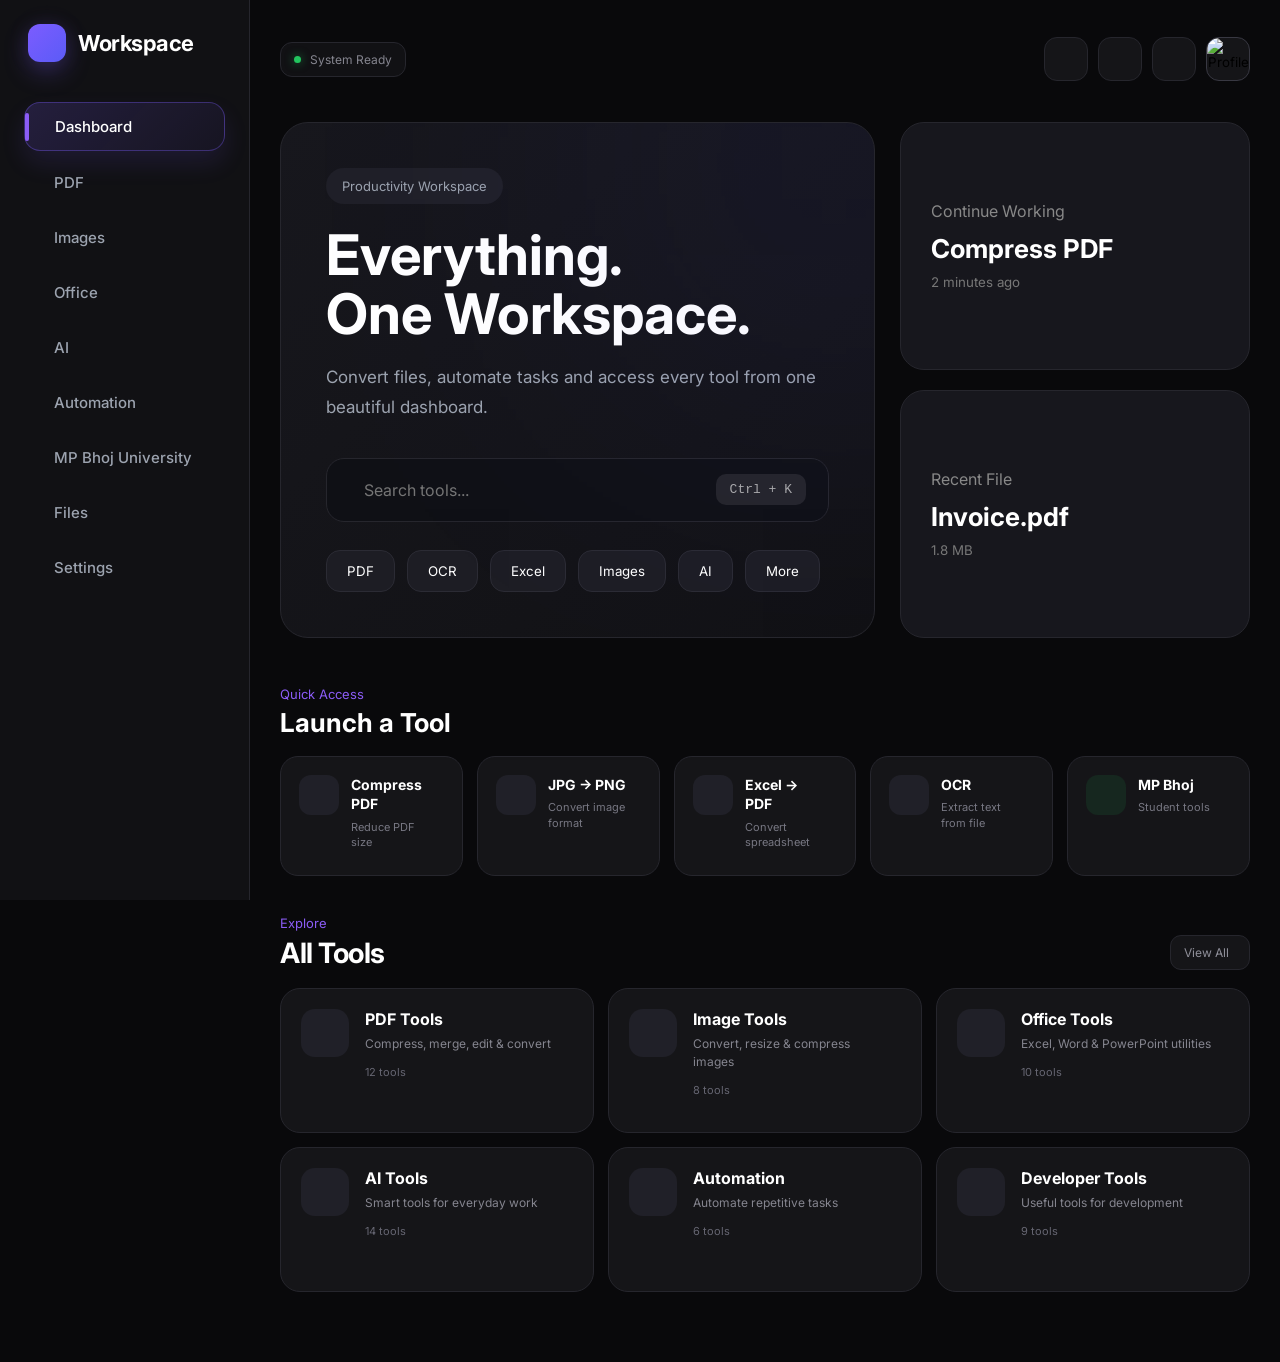
==== commit 3718d0e9: "Update index.html" ====
--- a/index.html
+++ b/index.html
@@ -1,1964 +1,355 @@
 <!DOCTYPE html>
 <html lang="en">
+
 <head>
-<meta charset="UTF-8">
-<meta name="viewport" content="width=device-width, initial-scale=1.0">
-<meta name="color-scheme" content="dark">
-<title>MP Bhoj PDF → Excel Converter</title>
-<link rel="preconnect" href="https://fonts.googleapis.com">
-<link rel="preconnect" href="https://fonts.gstatic.com" crossorigin>
-<link href="https://fonts.googleapis.com/css2?family=Space+Grotesk:wght@400;500;600;700&family=Inter:wght@300;400;500;600;700&family=JetBrains+Mono:wght@400;500;700&display=swap" rel="stylesheet">
-<link rel="stylesheet" href="https://cdnjs.cloudflare.com/ajax/libs/font-awesome/6.7.2/css/all.min.css">
-<style>
-
-    :root {
-        --bg: #070709;
-        --bg-elevated: #0f0f14;
-        --bg-elevated-2: #16161d;
-        --bg-elevated-3: #1c1c26;
-        --border: rgba(255, 255, 255, 0.06);
-        --border-strong: rgba(255, 255, 255, 0.12);
-        --text: #f0f0f5;
-        --text-dim: #9394a5;
-        --text-faint: #5a5b6e;
-        --accent: #7c6cfc;
-        --accent-soft: rgba(124, 108, 252, 0.12);
-        --accent-strong: #9b8fff;
-        --accent-glow: rgba(124, 108, 252, 0.35);
-      --green: #22c55e;
---green-soft: rgba(34, 197, 94, 0.10);
---green-glow: rgba(34, 197, 94, 0.25);
-        --amber: #fbbf24;
-        --amber-soft: rgba(251, 191, 36, 0.10);
-        --red: #fb7185;
-        --red-soft: rgba(251, 113, 133, 0.10);
-        --red-glow: rgba(251, 113, 133, 0.25);
-        --font-display: 'Space Grotesk', 'Segoe UI', sans-serif;
-        --font-body: 'Inter', 'Noto Sans Devanagari', 'Segoe UI', sans-serif;
-        --font-mono: 'JetBrains Mono', ui-monospace, monospace;
-        --shadow-sm: 0 1px 2px rgba(0,0,0,0.4);
-        --shadow-md: 0 4px 12px rgba(0,0,0,0.5);
-        --shadow-lg: 0 12px 40px rgba(0,0,0,0.6);
-        --shadow-glow: 0 0 40px rgba(124, 108, 252, 0.08);
-    }
-    * { box-sizing: border-box; margin: 0; padding: 0; }
-    html { background: var(--bg); }
-    body {
-        margin: 0;
-        font-family: var(--font-body);
-        background: var(--bg);
-        color: var(--text);
-        min-height: 100vh;
-        position: relative;
-        -webkit-font-smoothing: antialiased;
-        -moz-osx-font-smoothing: grayscale;
-        line-height: 1.5;
-    }
-    .ambient-bg {
-        position: fixed;
-        inset: 0;
-        z-index: 0;
-        pointer-events: none;
-        overflow: hidden;
-    }
-    .ambient-bg::before {
-        content: '';
-        position: absolute;
-        top: -20%;
-        left: 50%;
-        transform: translateX(-50%);
-        width: 1000px;
-        height: 600px;
-        background: radial-gradient(ellipse at 50% 0%, rgba(124,108,252,0.10), transparent 70%);
-    }
-    .ambient-bg::after {
-        content: '';
-        position: absolute;
-        bottom: -10%;
-        right: -10%;
-        width: 600px;
-        height: 600px;
-        background: radial-gradient(ellipse at center, rgba(52,211,153,0.04), transparent 60%);
-    }
-    .grid-pattern {
-        position: fixed;
-        inset: 0;
-        z-index: 0;
-        pointer-events: none;
-        background-image: 
-            linear-gradient(rgba(255,255,255,0.015) 1px, transparent 1px),
-            linear-gradient(90deg, rgba(255,255,255,0.015) 1px, transparent 1px);
-        background-size: 60px 60px;
-        mask-image: radial-gradient(ellipse at 50% 0%, black 30%, transparent 80%);
-        -webkit-mask-image: radial-gradient(ellipse at 50% 0%, black 30%, transparent 80%);
-    }
-    header {
-        position: relative;
-        z-index: 1;
-        padding: 32px 40px 24px;
-        display: flex;
-        align-items: center;
-        justify-content: space-between;
-        max-width: 1200px;
-        margin: 0 auto;
-    }
-    .brand { display: flex; align-items: center; gap: 16px; }
-    .brand-mark {
-        width: 42px;
-        height: 42px;
-        color: var(--accent);
-        flex-shrink: 0;
-        position: relative;
-    }
-    .brand-mark::after {
-        content: '';
-        position: absolute;
-        inset: -4px;
-        border-radius: 14px;
-        background: var(--accent-soft);
-        filter: blur(12px);
-        opacity: 0.6;
-        z-index: -1;
-    }
-    .brand-text h1 {
-        font-size: 20px;
-        margin: 0;
-        font-weight: 700;
-        font-family: var(--font-display);
-        letter-spacing: -0.02em;
-        color: var(--text);
-        line-height: 1.2;
-    }
-    .brand-text p {
-        margin: 4px 0 0;
-        font-size: 13px;
-        color: var(--text-dim);
-        font-weight: 400;
-        letter-spacing: 0.01em;
-    }
-    .header-badge {
-        display: flex;
-        align-items: center;
-        gap: 8px;
-        padding: 8px 16px;
-        background: var(--bg-elevated-2);
-        border: 1px solid var(--border);
-        border-radius: 100px;
-        font-size: 12px;
-        font-weight: 500;
-        color: var(--text-dim);
-        font-family: var(--font-mono);
-    }
-    .header-badge .dot {
-        width: 6px;
-        height: 6px;
-        border-radius: 50%;
-        background: var(--green);
-        box-shadow: 0 0 8px var(--green-glow);
-    }
-    .pipeline {
-        position: relative;
-        z-index: 1;
-        max-width: 1200px;
-        margin: 8px auto 0;
-        padding: 0 40px;
-        display: flex;
-        align-items: center;
-    }
-    .pipe-node {
-        background: none;
-        border: none;
-        display: flex;
-        align-items: center;
-        gap: 12px;
-        padding: 16px 8px;
-        cursor: pointer;
-        color: var(--text-faint);
-        transition: all 0.3s cubic-bezier(0.4, 0, 0.2, 1);
-        position: relative;
-        font-family: inherit;
-    }
-    .pipe-node:hover { color: var(--text-dim); }
-    .pipe-node.active { color: var(--text); }
-    .pipe-icon {
-        width: 40px;
-        height: 40px;
-        border-radius: 12px;
-        border: 1.5px solid var(--border);
-        background: var(--bg-elevated);
-        display: flex;
-        align-items: center;
-        justify-content: center;
-        flex-shrink: 0;
-        transition: all 0.3s cubic-bezier(0.4, 0, 0.2, 1);
-        position: relative;
-    }
-    .pipe-icon svg { width: 18px; height: 18px; }
-    .pipe-node.active .pipe-icon {
-        border-color: var(--accent);
-        background: var(--accent-soft);
-        color: var(--accent-strong);
-        box-shadow: 0 0 0 4px rgba(124,108,252,0.08), 0 0 20px rgba(124,108,252,0.15);
-    }
-    .pipe-label {
-        display: flex;
-        flex-direction: column;
-        align-items: flex-start;
-        font-size: 14px;
-        font-weight: 600;
-        font-family: var(--font-display);
-        white-space: nowrap;
-        text-align: left;
-    }
-    .pipe-step {
-        font-family: var(--font-mono);
-        font-size: 10px;
-        font-weight: 500;
-        color: var(--text-faint);
-        letter-spacing: 0.08em;
-        text-transform: uppercase;
-    }
-    .pipe-node.active .pipe-step { color: var(--accent-strong); }
-    .pipe-connector {
-        flex: 1;
-        height: 2px;
-        background: linear-gradient(90deg, var(--border) 0%, var(--border) 100%);
-        margin: 0 8px;
-        position: relative;
-        min-width: 32px;
-        overflow: visible;
-        top: -10px;
-        border-radius: 1px;
-    }
-    .pipe-pulse {
-        position: absolute;
-        top: -3px;
-        left: 0;
-        width: 8px;
-        height: 8px;
-        border-radius: 50%;
-        background: var(--accent);
-        box-shadow: 0 0 12px 2px var(--accent-glow);
-        animation: pipe-travel 2.8s ease-in-out infinite;
-        opacity: 0;
-    }
-    @keyframes pipe-travel {
-        0% { left: 0%; opacity: 0; transform: scale(0.5); }
-        10% { opacity: 1; transform: scale(1); }
-        90% { opacity: 1; transform: scale(1); }
-        100% { left: 100%; opacity: 0; transform: scale(0.5); }
-    }
-    @media (prefers-reduced-motion: reduce) {
-        .pipe-pulse { animation: none; display: none; }
-    }
-    main {
-        position: relative;
-        z-index: 1;
-        max-width: 1200px;
-        margin: 32px auto;
-        padding: 0 40px 80px;
-    }
-    .tab-content { display: none; }
-    .tab-content.active { display: block; animation: fadeIn 0.4s ease; }
-    @keyframes fadeIn {
-        from { opacity: 0; transform: translateY(8px); }
-        to { opacity: 1; transform: translateY(0); }
-    }
-    .tab-grid {
-        display: grid;
-        grid-template-columns: 380px 1fr;
-        gap: 24px;
-        align-items: start;
-    }
-    .sidebar { min-width: 0; }
-    .main-panel { min-width: 0; }
-    .main-panel .card,
-    .main-panel .canvas-placeholder {
-        min-height: 520px;
-    }
-    .canvas-placeholder {
-        display: flex;
-        flex-direction: column;
-        align-items: center;
-        justify-content: center;
-        gap: 20px;
-        min-height: 520px;
-        border: 1.5px dashed var(--border);
-        border-radius: 16px;
-        color: var(--text-faint);
-        text-align: center;
-        padding: 48px;
-        background: var(--bg-elevated);
-        transition: all 0.3s ease;
-    }
-    .canvas-placeholder:hover {
-        border-color: var(--border-strong);
-        background: var(--bg-elevated-2);
-    }
-    .canvas-placeholder .illus {
-        width: 64px;
-        height: 64px;
-        color: var(--text-faint);
-        opacity: 0.4;
-        transition: all 0.3s ease;
-    }
-    .canvas-placeholder:hover .illus {
-        opacity: 0.6;
-        transform: scale(1.05);
-    }
-    .canvas-placeholder p {
-        margin: 0;
-        font-size: 14px;
-        max-width: 280px;
-        line-height: 1.6;
-        color: var(--text-dim);
-    }
-    .result-box.empty-state { display: none; }
-    @media (max-width: 900px) {
-        main { max-width: 100%; padding: 0 20px 60px; }
-        header { padding: 24px 20px 20px; }
-        .pipeline { padding: 0 20px; }
-        .tab-grid { grid-template-columns: 1fr; }
-        .header-badge { display: none; }
-    }
-    .card {
-        background: var(--bg-elevated);
-        border: 1px solid var(--border);
-        border-radius: 16px;
-        padding: 28px;
-        margin-bottom: 20px;
-        box-shadow: var(--shadow-md), var(--shadow-glow);
-        transition: all 0.3s ease;
-        position: relative;
-        overflow: hidden;
-    }
-    .card::before {
-        content: '';
-        position: absolute;
-        top: 0;
-        left: 0;
-        right: 0;
-        height: 1px;
-        background: linear-gradient(90deg, transparent, rgba(255,255,255,0.06), transparent);
-    }
-    .card:hover {
-        border-color: var(--border-strong);
-        box-shadow: var(--shadow-lg), var(--shadow-glow);
-    }
-    #dropzone, #dropzoneMobile, #dropzoneWa {
-        border: 2px dashed var(--border-strong);
-        border-radius: 14px;
-        padding: 48px 24px;
-        text-align: center;
-        cursor: pointer;
-        transition: all 0.3s cubic-bezier(0.4, 0, 0.2, 1);
-        background: linear-gradient(180deg, rgba(255,255,255,0.02) 0%, transparent 100%);
-        position: relative;
-        overflow: hidden;
-    }
-    #dropzone::before, #dropzoneMobile::before, #dropzoneWa::before {
-        content: '';
-        position: absolute;
-        inset: 0;
-        background: radial-gradient(circle at 50% 50%, var(--accent-soft), transparent 70%);
-        opacity: 0;
-        transition: opacity 0.3s ease;
-    }
-    #dropzone:hover, #dropzoneMobile:hover, #dropzoneWa:hover {
-        border-color: var(--accent);
-        transform: translateY(-1px);
-    }
-    #dropzone:hover::before, #dropzoneMobile:hover::before, #dropzoneWa:hover::before {
-        opacity: 1;
-    }
-    #dropzone.dragover, #dropzoneMobile.dragover, #dropzoneWa.dragover {
-        border-color: var(--accent);
-        background: var(--accent-soft);
-        transform: scale(1.01);
-    }
-    #dropzone .icon, #dropzoneMobile .icon, #dropzoneWa .icon {
-        font-size: 36px;
-        margin-bottom: 14px;
-        filter: grayscale(1) opacity(0.5);
-        display: block;
-        transition: all 0.3s ease;
-    }
-    #dropzone:hover .icon, #dropzoneMobile:hover .icon, #dropzoneWa:hover .icon {
-        filter: grayscale(0) opacity(0.8);
-        transform: scale(1.1);
-    }
-    #dropzone .main-text, #dropzoneMobile .main-text, #dropzoneWa .main-text {
-        font-size: 15px;
-        font-weight: 600;
-        color: var(--text);
-        position: relative;
-        z-index: 1;
-    }
-    #dropzone .sub-text, #dropzoneMobile .sub-text, #dropzoneWa .sub-text {
-        font-size: 12.5px;
-        color: var(--text-dim);
-        margin-top: 6px;
-        position: relative;
-        z-index: 1;
-    }
-    #fileInput, #fileInputMobile, #fileInputWa { display: none; }
-    .file-chip {
-        display: none;
-        align-items: center;
-        gap: 12px;
-        background: var(--bg-elevated-2);
-        border: 1px solid var(--border);
-        border-radius: 10px;
-        padding: 12px 16px;
-        margin-top: 16px;
-        font-size: 13.5px;
-        transition: all 0.2s ease;
-    }
-    .file-chip:hover {
-        border-color: var(--border-strong);
-    }
-    .file-chip .name { font-weight: 600; flex: 1; word-break: break-all; color: var(--text); }
-    .file-chip .remove {
-        color: var(--red);
-        cursor: pointer;
-        font-weight: 600;
-        font-size: 12px;
-        padding: 4px 8px;
-        border-radius: 6px;
-        transition: all 0.2s ease;
-        white-space: nowrap;
-    }
-    .file-chip .remove:hover {
-        background: var(--red-soft);
-    }
-    button.primary {
-        margin-top: 18px;
-        background: linear-gradient(135deg, var(--accent), #8b7cf7);
-        color: #fff;
-        border: none;
-        padding: 14px 24px;
-        border-radius: 12px;
-        font-size: 14px;
-        font-weight: 600;
-        font-family: var(--font-display);
-        cursor: pointer;
-        transition: all 0.3s cubic-bezier(0.4, 0, 0.2, 1);
-        width: 100%;
-        position: relative;
-        overflow: hidden;
-        box-shadow: 0 4px 16px rgba(124,108,252,0.25);
-        letter-spacing: 0.01em;
-    }
-    button.primary::before {
-        content: '';
-        position: absolute;
-        inset: 0;
-        background: linear-gradient(135deg, transparent, rgba(255,255,255,0.1));
-        opacity: 0;
-        transition: opacity 0.3s ease;
-    }
-    button.primary:hover:not(:disabled) {
-        transform: translateY(-1px);
-        box-shadow: 0 8px 24px rgba(124,108,252,0.35);
-    }
-    button.primary:hover:not(:disabled)::before {
-        opacity: 1;
-    }
-    button.primary:active:not(:disabled) {
-        transform: translateY(0);
-    }
-    button.primary:disabled {
-        background: var(--bg-elevated-3);
-        color: var(--text-faint);
-        cursor: not-allowed;
-        box-shadow: none;
-    }
-    button.secondary {
-        background: linear-gradient(135deg, var(--accent), #8b7cf7);
-        color: #fff;
-        border: none;
-        padding: 12px 20px;
-        border-radius: 10px;
-        font-size: 13.5px;
-        font-weight: 600;
-        font-family: var(--font-display);
-        cursor: pointer;
-        white-space: nowrap;
-        transition: all 0.3s cubic-bezier(0.4, 0, 0.2, 1);
-        box-shadow: 0 2px 12px rgba(124,108,252,0.2);
-        position: relative;
-        overflow: hidden;
-    }
-    button.secondary:hover:not(:disabled) {
-        transform: translateY(-1px);
-        box-shadow: 0 6px 20px rgba(124,108,252,0.3);
-    }
-    button.secondary:disabled {
-        background: var(--bg-elevated-3);
-        color: var(--text-faint);
-        cursor: not-allowed;
-        box-shadow: none;
-    }
-button.start-btn {
-    flex: 1;
-    background: linear-gradient(135deg, var(--green), #4ade80);
-    color: #052e16;
-    border: none;
-    padding: 14px 20px;
-    border-radius: 12px;
-    font-size: 14px;
-    font-weight: 700;
-    font-family: var(--font-display);
-    cursor: pointer;
-    transition: all 0.3s cubic-bezier(0.4, 0, 0.2, 1);
-    box-shadow: 0 4px 16px rgba(34, 197, 94, 0.25);
-    position: relative;
-    overflow: hidden;
-}
-button.start-btn:hover:not(:disabled) {
-    transform: translateY(-1px);
-    box-shadow: 0 8px 24px rgba(34, 197, 94, 0.35);
-}
-button.start-btn:active:not(:disabled) {
-    transform: translateY(0);
-}
-button.start-btn:disabled {
-    background: var(--bg-elevated-3);
-    color: var(--text-faint);
-    cursor: not-allowed;
-    box-shadow: none;
-}
-    button.stop-btn {
-        flex: 1;
-        background: linear-gradient(135deg, var(--red), #f43f5e);
-        color: #4c0519;
-        border: none;
-        padding: 14px 20px;
-        border-radius: 12px;
-        font-size: 14px;
-        font-weight: 700;
-        font-family: var(--font-display);
-        cursor: pointer;
-        transition: all 0.3s cubic-bezier(0.4, 0, 0.2, 1);
-        box-shadow: 0 4px 16px rgba(251,113,133,0.25);
-    }
-    button.stop-btn:hover:not(:disabled) {
-        transform: translateY(-1px);
-        box-shadow: 0 8px 24px rgba(251,113,133,0.35);
-    }
-    button.stop-btn:active:not(:disabled) {
-        transform: translateY(0);
-    }
-    button.stop-btn:disabled {
-        background: var(--bg-elevated-3);
-        color: var(--text-faint);
-        cursor: not-allowed;
-        box-shadow: none;
-    }
-    .progress-wrap { display: none; margin-top: 20px; }
-    .progress-bar-bg {
-        background: var(--bg-elevated-3);
-        border-radius: 8px;
-        height: 8px;
-        overflow: hidden;
-        position: relative;
-    }
-    .progress-bar-bg::after {
-        content: '';
-        position: absolute;
-        inset: 0;
-        background: linear-gradient(90deg, transparent, rgba(255,255,255,0.05), transparent);
-        animation: shimmer 2s infinite;
-    }
-    @keyframes shimmer {
-        0% { transform: translateX(-100%); }
-        100% { transform: translateX(100%); }
-    }
-    .progress-bar-fill {
-        background: linear-gradient(90deg, var(--accent), var(--accent-strong));
-        height: 100%;
-        width: 0%;
-        transition: width 0.4s cubic-bezier(0.4, 0, 0.2, 1);
-        border-radius: 8px;
-        position: relative;
-    }
-    .progress-bar-fill::after {
-        content: '';
-        position: absolute;
-        right: 0;
-        top: 0;
-        bottom: 0;
-        width: 20px;
-        background: linear-gradient(90deg, transparent, rgba(255,255,255,0.3));
-        border-radius: 0 8px 8px 0;
-    }
-    .progress-text {
-        margin-top: 10px;
-        font-size: 12px;
-        font-family: var(--font-mono);
-        color: var(--text-dim);
-        text-align: center;
-        letter-spacing: 0.02em;
-    }
-    .result-box { display: none; }
-    .status-line {
-        display: flex;
-        align-items: center;
-        gap: 10px;
-        font-size: 15px;
-        font-weight: 600;
-        margin-bottom: 8px;
-        font-family: var(--font-display);
-        letter-spacing: -0.01em;
-    }
-    .status-line.ok { color: var(--green); }
-    .status-line.warn { color: var(--amber); }
-    .status-line.err { color: var(--red); }
-    .stat-grid {
-        display: grid;
-        grid-template-columns: repeat(3, 1fr);
-        gap: 12px;
-        margin: 20px 0;
-    }
-    .stat {
-        background: linear-gradient(180deg, rgba(255,255,255,0.03) 0%, transparent 100%);
-        border: 1px solid var(--border);
-        border-radius: 12px;
-        padding: 16px;
-        text-align: center;
-        transition: all 0.3s ease;
-    }
-    .stat:hover {
-        border-color: var(--border-strong);
-        transform: translateY(-1px);
-    }
-    .stat .num {
-        font-size: 24px;
-        font-weight: 700;
-        color: var(--text);
-        font-family: var(--font-mono);
-        letter-spacing: -0.02em;
-        line-height: 1;
-    }
-    .stat .label {
-        font-size: 11px;
-        color: var(--text-dim);
-        margin-top: 6px;
-        font-weight: 500;
-        letter-spacing: 0.02em;
-    }
-    a.download-btn {
-        display: inline-flex;
-        align-items: center;
-        gap: 10px;
-        background: linear-gradient(135deg, var(--green), #2dd4a0);
-        color: #064e3b;
-        text-decoration: none;
-        padding: 13px 24px;
-        border-radius: 12px;
-        font-weight: 700;
-        font-family: var(--font-display);
-        font-size: 14px;
-        margin-top: 6px;
-        transition: all 0.3s cubic-bezier(0.4, 0, 0.2, 1);
-        box-shadow: 0 4px 16px rgba(52,211,153,0.25);
-        position: relative;
-        overflow: hidden;
-    }
-    a.download-btn:hover {
-        transform: translateY(-1px);
-        box-shadow: 0 8px 24px rgba(52,211,153,0.35);
-    }
-    a.download-btn:active {
-        transform: translateY(0);
-    }
-    table.preview {
-        width: 100%;
-        border-collapse: separate;
-        border-spacing: 0;
-        font-size: 12px;
-        margin-top: 20px;
-    }
-    table.preview th {
-        background: var(--bg-elevated-3);
-        color: var(--text-dim);
-        font-family: var(--font-mono);
-        font-weight: 500;
-        text-transform: uppercase;
-        letter-spacing: 0.06em;
-        padding: 10px 8px;
-        text-align: left;
-        position: sticky;
-        top: 0;
-        font-size: 10.5px;
-        border-bottom: 1px solid var(--border);
-    }
-    table.preview th:first-child { border-radius: 8px 0 0 0; }
-    table.preview th:last-child { border-radius: 0 8px 0 0; }
-    table.preview td {
-        padding: 9px 8px;
-        border-bottom: 1px solid var(--border);
-        white-space: nowrap;
-        max-width: 160px;
-        overflow: hidden;
-        text-overflow: ellipsis;
-        color: var(--text);
-        font-size: 11.5px;
-    }
-    table.preview tr:nth-child(even) { background: rgba(255,255,255,0.015); }
-    table.preview tr:hover { background: rgba(255,255,255,0.03); }
-    .preview-scroll {
-        overflow-x: auto;
-        max-height: 360px;
-        overflow-y: auto;
-        border: 1px solid var(--border);
-        border-radius: 12px;
-        scrollbar-width: thin;
-        scrollbar-color: var(--border-strong) transparent;
-    }
-    .preview-scroll::-webkit-scrollbar { width: 6px; height: 6px; }
-    .preview-scroll::-webkit-scrollbar-track { background: transparent; }
-    .preview-scroll::-webkit-scrollbar-thumb { background: var(--border-strong); border-radius: 3px; }
-    .preview-note {
-        font-size: 12px;
-        color: var(--text-faint);
-        margin-top: 10px;
-        font-style: italic;
-    }
-    .error-box {
-        background: var(--red-soft);
-        border: 1px solid rgba(251,113,133,0.25);
-        color: #fecdd3;
-        padding: 14px 16px;
-        border-radius: 10px;
-        font-size: 13.5px;
-        margin-top: 14px;
-        font-weight: 500;
-        display: flex;
-        align-items: flex-start;
-        gap: 10px;
-    }
-    .error-box::before {
-        content: '⚠';
-        font-size: 16px;
-        flex-shrink: 0;
-        margin-top: -2px;
-    }
-    .reset-link {
-        display: inline-block;
-        margin-top: 16px;
-        font-size: 13px;
-        color: var(--accent-strong);
-        cursor: pointer;
-        text-decoration: none;
-        font-weight: 500;
-        transition: all 0.2s ease;
-        padding: 4px 0;
-        border-bottom: 1px solid transparent;
-    }
-    .reset-link:hover {
-        color: var(--accent);
-        border-bottom-color: var(--accent);
-    }
-    .section-title {
-        font-size: 14px;
-        font-weight: 700;
-        font-family: var(--font-display);
-        color: var(--text);
-        margin: 0 0 16px;
-        display: flex;
-        align-items: center;
-        gap: 10px;
-        letter-spacing: -0.01em;
-    }
-    .section-title .icon-wrap {
-        width: 28px;
-        height: 28px;
-        border-radius: 8px;
-        background: var(--accent-soft);
-        display: flex;
-        align-items: center;
-        justify-content: center;
-        color: var(--accent-strong);
-        font-size: 14px;
-        font-family: var(--font-display);
-        font-weight: 700;
-    }
-    .inline-row { display: flex; gap: 10px; }
-    .inline-row input[type=text] {
-        flex: 1;
-        padding: 12px 16px;
-        background: var(--bg-elevated-2);
-        border: 1.5px solid var(--border);
-        border-radius: 10px;
-        color: var(--text);
-        font-size: 14px;
-        font-family: inherit;
-        transition: all 0.2s ease;
-        outline: none;
-    }
-    .inline-row input[type=text]:focus {
-        border-color: var(--accent);
-        box-shadow: 0 0 0 3px var(--accent-soft);
-        background: var(--bg-elevated-3);
-    }
-    .inline-row input[type=text]::placeholder {
-        color: var(--text-faint);
-    }
-    .checkbox-row {
-        display: flex;
-        align-items: center;
-        gap: 10px;
-        margin-top: 14px;
-        font-size: 13px;
-        color: var(--text-dim);
-        cursor: pointer;
-        user-select: none;
-    }
-    .checkbox-row input[type=checkbox] {
-        width: 18px;
-        height: 18px;
-        accent-color: var(--accent);
-        cursor: pointer;
-    }
-    .test-result-card {
-        display: none;
-        margin-top: 16px;
-        border-radius: 12px;
-        padding: 16px;
-        animation: fadeIn 0.3s ease;
-    }
-    .test-result-card.found {
-        background: var(--green-soft);
-        border: 1px solid rgba(52,211,153,0.2);
-    }
-    .test-result-card.notfound {
-        background: var(--amber-soft);
-        border: 1px solid rgba(251,191,36,0.2);
-    }
-    .test-result-row {
-        display: flex;
-        justify-content: space-between;
-        padding: 7px 0;
-        font-size: 13.5px;
-        border-bottom: 1px dashed var(--border);
-    }
-    .test-result-row:last-child { border-bottom: none; }
-    .test-result-row .k { color: var(--text-dim); font-weight: 500; }
-    .test-result-row .v { font-weight: 600; font-family: var(--font-mono); color: var(--text); }
-    .divider {
-        height: 1px;
-        background: linear-gradient(90deg, transparent, var(--border), transparent);
-        margin: 24px 0;
-    }
-    .screenshot-link {
-        display: inline-block;
-        margin-top: 10px;
-        font-size: 12.5px;
-        color: var(--red);
-        text-decoration: underline;
-        font-weight: 500;
-        transition: opacity 0.2s ease;
-    }
-    .screenshot-link:hover { opacity: 0.8; }
-    textarea.message-box {
-        width: 100%;
-        min-height: 120px;
-        padding: 14px 16px;
-        background: var(--bg-elevated-2);
-        border: 1.5px solid var(--border);
-        border-radius: 12px;
-        color: var(--text);
-        font-size: 14px;
-        font-family: inherit;
-        resize: vertical;
-        transition: all 0.2s ease;
-        outline: none;
-        line-height: 1.6;
-    }
-    textarea.message-box:focus {
-        border-color: var(--accent);
-        box-shadow: 0 0 0 3px var(--accent-soft);
-        background: var(--bg-elevated-3);
-    }
-    textarea.message-box::placeholder {
-        color: var(--text-faint);
-    }
-    .wa-summary {
-        display: flex;
-        gap: 10px;
-        margin: 16px 0;
-        flex-wrap: wrap;
-    }
-    .wa-summary .pill {
-        background: var(--bg-elevated-2);
-        border: 1px solid var(--border);
-        border-radius: 100px;
-        padding: 6px 16px;
-        font-size: 12px;
-        font-weight: 600;
-        font-family: var(--font-mono);
-        color: var(--text-dim);
-        transition: all 0.2s ease;
-    }
-    .wa-summary .pill:hover {
-        border-color: var(--border-strong);
-        color: var(--text);
-    }
-    .wa-live {
-        display: none;
-        background: linear-gradient(180deg, rgba(255,255,255,0.02) 0%, transparent 100%);
-        border: 1px solid var(--border);
-        border-radius: 14px;
-        padding: 20px;
-        margin-top: 16px;
-        animation: fadeIn 0.4s ease;
-    }
-    .wa-live-grid {
-        display: grid;
-        grid-template-columns: 1fr 1fr;
-        gap: 14px;
-        margin-bottom: 14px;
-    }
-    .wa-big-stat { text-align: center; padding: 12px; }
-    .wa-big-stat .num {
-        font-size: 32px;
-        font-weight: 700;
-        color: var(--text);
-        font-family: var(--font-mono);
-        letter-spacing: -0.02em;
-        line-height: 1;
-    }
-    .wa-big-stat .label {
-        font-size: 11px;
-        color: var(--text-dim);
-        margin-top: 6px;
-        font-weight: 500;
-        letter-spacing: 0.02em;
-    }
-    .wa-current {
-        text-align: center;
-        font-size: 13px;
-        font-family: var(--font-mono);
-        color: var(--text-dim);
-        margin-bottom: 10px;
-        min-height: 20px;
-        padding: 8px;
-        background: var(--bg-elevated);
-        border-radius: 8px;
-        border: 1px solid var(--border);
-    }
-    .wa-status-badge {
-        text-align: center;
-        font-weight: 700;
-        font-family: var(--font-display);
-        font-size: 14px;
-        padding: 12px;
-        border-radius: 10px;
-        margin-bottom: 14px;
-        letter-spacing: -0.01em;
-        transition: all 0.3s ease;
-    }
-    .wa-status-badge.running {
-        background: var(--accent-soft);
-        color: var(--accent-strong);
-        border: 1px solid rgba(124,108,252,0.2);
-        box-shadow: 0 0 20px rgba(124,108,252,0.1);
-    }
-    .wa-status-badge.stopped {
-        background: var(--amber-soft);
-        color: var(--amber);
-        border: 1px solid rgba(251,191,36,0.2);
-    }
-    .wa-status-badge.completed {
-        background: var(--green-soft);
-        color: var(--green);
-        border: 1px solid rgba(52,211,153,0.2);
-        box-shadow: 0 0 20px rgba(52,211,153,0.1);
-    }
-    .wa-status-badge.error {
-        background: var(--red-soft);
-        color: var(--red);
-        border: 1px solid rgba(251,113,133,0.2);
-        box-shadow: 0 0 20px rgba(251,113,133,0.1);
-    }
-    .wa-status-badge.session_limit_reached {
-        background: var(--amber-soft);
-        color: var(--amber);
-        border: 1px solid rgba(251,191,36,0.2);
-    }
-    .btn-row { display: flex; gap: 12px; margin-top: 16px; }
-    .wa-note {
-        font-size: 13px;
-        color: var(--text-dim);
-        margin-top: 12px;
-        line-height: 1.7;
-        padding: 16px;
-        background: linear-gradient(180deg, rgba(255,255,255,0.02) 0%, transparent 100%);
-        border-radius: 10px;
-        border: 1px solid var(--border);
-    }
-    #waDebugOutput {
-        margin-top: 12px;
-        padding: 14px;
-        background: var(--bg-elevated-2);
-        border-radius: 10px;
-        border: 1px solid var(--border);
-        white-space: pre-wrap;
-        font-family: var(--font-mono);
-        font-size: 12px;
-        color: var(--text-dim);
-        line-height: 1.6;
-        max-height: 300px;
-        overflow-y: auto;
-    }
-    table.preview td[title]:hover {
-        cursor: help;
-    }
-</style>
-<base target="_blank">
+    <meta charset="UTF-8">
+    <meta name="viewport" content="width=device-width, initial-scale=1.0">
+
+    <title>Workspace</title>
+
+    <!-- Font -->
+    <link rel="preconnect" href="https://fonts.googleapis.com">
+    <link rel="preconnect" href="https://fonts.gstatic.com" crossorigin>
+
+    <link href="https://fonts.googleapis.com/css2?family=Inter:wght@300;400;500;600;700;800&display=swap"
+        rel="stylesheet">
+
+    <!-- Icons -->
+    <link rel="stylesheet" href="https://cdn.jsdelivr.net/npm/@tabler/icons-webfont@latest/tabler-icons.min.css">
+    <link rel="stylesheet" href="assets/css/style.css">
 </head>
 <body>
 
-
-
-<style>
-.crm-header{
-display:flex;justify-content:space-between;align-items:center;
-padding:18px 26px;margin-bottom:10px;
-background:#111827;
-border:1px solid rgba(255,255,255,.08);
-border-radius:18px;
-box-shadow:0 10px 30px rgba(0,0,0,.25);
-}
-.brand{display:flex;align-items:center;gap:16px}
-.brand-logo{
-width:52px;height:52px;border-radius:14px;
-background:linear-gradient(135deg,#2563eb,#3b82f6);
-display:grid;grid-template-columns:1fr 1fr;gap:5px;padding:7px;
-}
-.brand-logo span{
-background:rgba(255,255,255,.92);
-border-radius:5px;
-}
-.brand-logo span:nth-child(2),
-.brand-logo span:nth-child(3){opacity:.55}
-.brand-text h1{
-margin:0;font:700 24px/1.1 "Segoe UI",sans-serif;
-color:#fff;
-}
-.brand-text p{
-margin:6px 0 0;
-font-size:13px;
-letter-spacing:.08em;
-color:#9ca3af;
-}
-.status-chip{
-display:flex;align-items:center;gap:10px;
-padding:10px 16px;
-border-radius:999px;
-background:#1f2937;
-border:1px solid rgba(255,255,255,.08);
-color:#e5e7eb;
-font-weight:600;
-}
-.status-dot{
-width:10px;height:10px;border-radius:50%;
-background:#22c55e;
-box-shadow:0 0 10px #22c55e;
-}
-</style>
-<div class="ambient-bg"></div>
-<div class="grid-pattern"></div>
-
-
-
-
-<nav class="pipeline">
-    <button class="pipe-node active" id="tabBtnConvert" onclick="switchTab('convert')">
-        <span class="pipe-icon">
-            <svg viewBox="0 0 24 24" fill="none"><path d="M6 3h9l5 5v13a1 1 0 0 1-1 1H6a1 1 0 0 1-1-1V4a1 1 0 0 1 1-1Z" stroke="currentColor" stroke-width="1.5" stroke-linejoin="round"/><path d="M14 3v5h5" stroke="currentColor" stroke-width="1.5" stroke-linejoin="round"/><path d="M8 13h8M8 17h5" stroke="currentColor" stroke-width="1.5" stroke-linecap="round"/></svg>
-        </span>
-        <span class="pipe-label"><span class="pipe-step">01</span>PDF → Excel</span>
-    </button>
-    <span class="pipe-connector"><span class="pipe-pulse"></span></span>
-    <button class="pipe-node" id="tabBtnMobile" onclick="switchTab('mobile')">
-        <span class="pipe-icon">
-            <svg viewBox="0 0 24 24" fill="none"><rect x="7" y="2" width="10" height="20" rx="2" stroke="currentColor" stroke-width="1.5"/><path d="M11 18h2" stroke="currentColor" stroke-width="1.5" stroke-linecap="round"/></svg>
-        </span>
-        <span class="pipe-label"><span class="pipe-step">02</span>Extract Mobile</span>
-    </button>
-    <span class="pipe-connector"><span class="pipe-pulse" style="animation-delay:1.1s"></span></span>
-    <button class="pipe-node" id="tabBtnWhatsapp" onclick="switchTab('whatsapp')">
-        <span class="pipe-icon">
-            <svg viewBox="0 0 24 24" fill="none"><path d="M4 20l1.4-4.2A8 8 0 1 1 9 19.5L4 20Z" stroke="currentColor" stroke-width="1.5" stroke-linejoin="round"/></svg>
-        </span>
-        <span class="pipe-label"><span class="pipe-step">03</span>Send WhatsApp</span>
-    </button>
-</nav>
-
-<main>
-    <div class="tab-content active" id="tabConvert">
-    <div class="tab-grid">
-    <div class="sidebar">
-    <div class="card">
-        <div id="dropzone">
-            <div class="icon">📄</div>
-            <div class="main-text">Drag PDF here, or click to choose</div>
-            <div class="sub-text">MP Bhoj Result Sheet PDF (Crystal Reports format)</div>
+    <!-- Sidebar -->
+
+    <aside class="sidebar">
+
+
+        <div class="brand">
+
+            <div class="brand-icon">
+
+                <i class="ti ti-sparkles"></i>
+
+            </div>
+
+            <div class="brand-text">
+
+                <h2>Workspace</h2>
+
+            </div>
+
         </div>
-        <input type="file" id="fileInput" accept=".pdf">
-
-        <div class="file-chip" id="fileChip">
-            <span>📎</span>
-            <span class="name" id="fileName"></span>
-            <span class="remove" id="removeFile">✕ Remove</span>
+
+        <nav>
+
+          <a href="#dashboard" class="nav-item active">
+    <i class="ti ti-layout-dashboard"></i>
+    <span>Dashboard</span>
+</a>
+
+            <a href="#pdf" class="nav-item">
+                <i class="ti ti-file-text"></i>
+                PDF
+            </a>
+
+            <a>
+                <i class="ti ti-photo"></i>
+                Images
+            </a>
+
+            <a>
+                <i class="ti ti-table"></i>
+                Office
+            </a>
+
+            <a>
+                <i class="ti ti-sparkles"></i>
+                AI
+            </a>
+
+            <a>
+                <i class="ti ti-robot"></i>
+                Automation
+            </a>
+<a href="templates/bhoj.html" class="nav-item mp-bhoj">
+    <i class="ti ti-school"></i>
+    <span>MP Bhoj University</span>
+</a>
+        <a>
+                <i class="ti ti-folder"></i>
+                Files
+            </a>
+
+            <a>
+                <i class="ti ti-settings"></i>
+                Settings
+            </a>
+
+        </nav>
+
+    </aside>
+
+    <!-- Main -->
+
+    <main class="main">
+
+     <!-- TOPBAR START -->
+<header class="topbar">
+    <div class="topbar-status">
+        <span class="status-dot"></span>
+        <span>System Ready</span>
+    </div>
+
+    <div class="topbar-actions">
+        <button class="topbar-btn" title="Notifications">
+            <i class="ti ti-bell"></i>
+        </button>
+
+        <button class="topbar-btn" title="Theme">
+            <i class="ti ti-moon"></i>
+        </button>
+
+        <button class="topbar-btn" title="Settings">
+            <i class="ti ti-settings"></i>
+        </button>
+
+        <button class="profile-btn" title="Profile">
+            <img src="https://i.pravatar.cc/80?img=12" alt="Profile">
+        </button>
+    </div>
+</header>
+<!-- TOPBAR END -->
+
+        <section class="hero">
+
+            <div class="hero-content">
+
+                <span class="hero-badge">
+                    Productivity Workspace
+                </span>
+
+                <h1>
+
+                    Everything.
+                    <br>
+
+                    One Workspace.
+
+                </h1>
+
+                <p>
+
+                    Convert files, automate tasks and access every tool
+                    from one beautiful dashboard.
+
+                </p>
+
+                <div class="hero-search">
+
+                    <i class="ti ti-search"></i>
+
+                    <input type="text" placeholder="Search tools...">
+
+                    <kbd>Ctrl + K</kbd>
+
+                </div>
+
+                <div class="favorite-tools">
+
+                    <button>PDF</button>
+
+                    <button>OCR</button>
+
+                    <button>Excel</button>
+
+                    <button>Images</button>
+
+                    <button>AI</button>
+
+                    <button>More</button>
+
+                </div>
+
+            </div>
+
+            <div class="hero-right">
+
+                <div class="mini-card">
+
+                    <span>Continue Working</span>
+
+                    <h3>Compress PDF</h3>
+
+                    <small>2 minutes ago</small>
+
+                </div>
+
+                <div class="mini-card">
+
+                    <span>Recent File</span>
+
+                    <h3>Invoice.pdf</h3>
+
+                    <small>1.8 MB</small>
+
+                </div>
+
+            </div>
+
+        </section>
+
+        <!-- QUICK LAUNCHER START -->
+<section class="quick-launcher">
+    <div class="section-header">
+        <div>
+            <span>Quick Access</span>
+            <h2>Launch a Tool</h2>
         </div>
-
-        <button class="primary" id="convertBtn" disabled>Convert to Excel</button>
-
-        <div class="progress-wrap" id="progressWrap">
-            <div class="progress-bar-bg"><div class="progress-bar-fill" id="progressFill"></div></div>
-            <div class="progress-text" id="progressText">Starting...</div>
+    </div>
+
+    <div class="launcher-grid">
+        <button class="launcher-item">
+            <i class="ti ti-file-type-pdf"></i>
+            <div>
+                <strong>Compress PDF</strong>
+                <small>Reduce PDF size</small>
+            </div>
+            <i class="ti ti-arrow-up-right"></i>
+        </button>
+
+        <button class="launcher-item">
+            <i class="ti ti-photo"></i>
+            <div>
+                <strong>JPG → PNG</strong>
+                <small>Convert image format</small>
+            </div>
+            <i class="ti ti-arrow-up-right"></i>
+        </button>
+
+        <button class="launcher-item">
+            <i class="ti ti-table"></i>
+            <div>
+                <strong>Excel → PDF</strong>
+                <small>Convert spreadsheet</small>
+            </div>
+            <i class="ti ti-arrow-up-right"></i>
+        </button>
+
+        <button class="launcher-item">
+            <i class="ti ti-scan"></i>
+            <div>
+                <strong>OCR</strong>
+                <small>Extract text from file</small>
+            </div>
+            <i class="ti ti-arrow-up-right"></i>
+        </button>
+
+        <button class="launcher-item bhoj-tool">
+            <i class="ti ti-school"></i>
+            <div>
+                <strong>MP Bhoj</strong>
+                <small>Student tools</small>
+            </div>
+            <i class="ti ti-arrow-up-right"></i>
+        </button>
+    </div>
+</section>
+<!-- QUICK LAUNCHER END -->
+<!-- EXPLORE TOOLS START -->
+<section class="tools-section">
+
+    <div class="section-header">
+        <div>
+            <span>Explore</span>
+            <h2>All Tools</h2>
         </div>
 
-        <div class="error-box" id="errorBox" style="display:none;"></div>
-    </div>
-    </div>
-
-    <div class="main-panel">
-    <div class="card result-box empty-state" id="resultBox">
-        <div class="status-line" id="statusLine"></div>
-
-        <div class="stat-grid">
-            <div class="stat"><div class="num" id="statPages">-</div><div class="label">Pages</div></div>
-            <div class="stat"><div class="num" id="statRecords">-</div><div class="label">Records Extracted</div></div>
-            <div class="stat"><div class="num" id="statExpected">-</div><div class="label">Expected (PDF summary)</div></div>
-        </div>
-
-        <a class="download-btn" id="downloadBtn" href="#">⬇ Download Excel</a>
-        <div><span class="reset-link" id="resetLink">Convert new PDF</span></div>
-
-        <div class="preview-scroll">
-            <table class="preview" id="previewTable"></table>
-        </div>
-        <div class="preview-note">Only first 15 records shown above. Full data is in the Excel file.</div>
-    </div>
-    <div class="canvas-placeholder" id="convertPlaceholder">
-        <svg class="illus" viewBox="0 0 24 24" fill="none"><path d="M6 3h9l5 5v13a1 1 0 0 1-1 1H6a1 1 0 0 1-1-1V4a1 1 0 0 1 1-1Z" stroke="currentColor" stroke-width="1.2"/><path d="M14 3v5h5" stroke="currentColor" stroke-width="1.2"/></svg>
-        <p>Upload a PDF to convert — results will appear here</p>
-    </div>
-    </div>
-    </div>
-    </div>
-
-    <div class="tab-content" id="tabMobile">
-        <div class="tab-grid">
-        <div class="sidebar">
-        <div class="card">
-            <div class="section-title">
-                <span class="icon-wrap">1</span>
-                Test a single number first
-            </div>
-            <div class="inline-row">
-                <input type="text" id="testEnrollment" placeholder="Enter Enrollment No., e.g. B25142210005">
-                <button class="secondary" id="testBtn">Test</button>
-            </div>
-            <div class="checkbox-row">
-                <input type="checkbox" id="testHeadless">
-                <label for="testHeadless">Run in background (browser won't be visible)</label>
-            </div>
-            <div class="progress-wrap" id="testProgressWrap">
-                <div class="progress-text" id="testProgressText">Opening browser, please wait...</div>
-            </div>
-            <div class="test-result-card" id="testResultCard"></div>
-            <div class="error-box" id="testErrorBox" style="display:none;"></div>
-        </div>
-
-        <div class="card">
-            <div class="section-title">
-                <span class="icon-wrap">2</span>
-                Bulk fetch — for entire list
-            </div>
-            <div id="dropzoneMobile">
-                <div class="icon">📋</div>
-                <div class="main-text">Drag Excel/CSV/PDF here (column with Enrollment No.)</div>
-                <div class="sub-text">Column header should be "Enrollment No" or "Roll No"</div>
-            </div>
-            <input type="file" id="fileInputMobile" accept=".xlsx,.xls,.csv,.pdf">
-
-            <div class="file-chip" id="fileChipMobile">
-                <span>📎</span>
-                <span class="name" id="fileNameMobile"></span>
-                <span class="remove" id="removeFileMobile">✕ Remove</span>
-            </div>
-
-            <div class="checkbox-row">
-                <input type="checkbox" id="bulkHeadless">
-                <label for="bulkHeadless">Run in background (browser won't be visible)</label>
-            </div>
-
-            <button class="primary" id="mobileConvertBtn" disabled>Start Fetch</button>
-
-            <div class="progress-wrap" id="mobileProgressWrap">
-                <div class="progress-bar-bg"><div class="progress-bar-fill" id="mobileProgressFill"></div></div>
-                <div class="progress-text" id="mobileProgressText">Starting...</div>
-            </div>
-
-            <div class="error-box" id="mobileErrorBox" style="display:none;"></div>
-        </div>
-        </div>
-
-        <div class="main-panel">
-        <div class="card result-box empty-state" id="mobileResultBox">
-            <div class="status-line ok" id="mobileStatusLine"></div>
-
-            <div class="stat-grid">
-                <div class="stat"><div class="num" id="mobileStatTotal">-</div><div class="label">Total Processed</div></div>
-                <div class="stat"><div class="num" id="mobileStatFound">-</div><div class="label">Mobile No. Found</div></div>
-                <div class="stat"><div class="num" id="mobileStatNotFound">-</div><div class="label">Not Found</div></div>
-            </div>
-
-            <a class="download-btn" id="mobileDownloadBtn" href="#">⬇ Download Excel</a>
-            <div><span class="reset-link" id="mobileResetLink">Fetch new list</span></div>
-
-            <div class="preview-scroll">
-                <table class="preview" id="mobilePreviewTable"></table>
-            </div>
-            <div class="preview-note">Only first 15 records shown above. Full data is in the Excel file.</div>
-        </div>
-        <div class="canvas-placeholder" id="mobilePlaceholder">
-            <svg class="illus" viewBox="0 0 24 24" fill="none"><rect x="7" y="2" width="10" height="20" rx="2" stroke="currentColor" stroke-width="1.2"/></svg>
-            <p>Test a number or start bulk fetch — results will appear here</p>
-        </div>
-        </div>
-        </div>
-    </div>
-
-    <div class="tab-content" id="tabWhatsapp">
-        <div class="tab-grid">
-        <div class="sidebar">
-        <div class="card">
-            <div class="section-title">
-                <span class="icon-wrap">1</span>
-                Open WhatsApp Web & Login
-            </div>
-            <div class="wa-note">
-                Clicking this button will open WhatsApp Web in a new tab in your normal browser.
-                Scan the QR code with your phone to login (as you do daily). Once logged in, keep
-                this tab open and return here.
-            </div>
-           
-<button class="start-btn" id="waOpenBtn">
-    <i class="fa-brands fa-whatsapp"></i>
-    <span>Open WhatsApp Web</span>
-</button>
-<style>
-#waOpenBtn{
-    display:flex;
-    align-items:center;
-    justify-content:center;
-    gap:10px;
-
-    width:100%;
-    height:52px;
-
-    background:linear-gradient(135deg,#25D366,#128C7E);
-    border:none;
-    border-radius:12px;
-
-    color:#fff;
-    font-size:15px;
-    font-weight:600;
-
-    cursor:pointer;
-}
-
-#waOpenBtn i{
-    font-size:20px;
-    width:22px;
-    text-align:center;
-    flex-shrink:0;
-}
-
-#waOpenBtn span{
-    line-height:1;
-}
-</style>
-
-            <div class="error-box" id="waOpenError" style="display:none;"></div>
-            <div><span class="reset-link" id="waDebugLink">🔍 See which windows are currently visible (debug)</span></div>
-            <div class="preview-note" id="waDebugOutput" style="display:none;"></div>
-        </div>
-
-        <div class="card">
-            <div class="section-title">
-                <span class="icon-wrap">2</span>
-                Upload number list
-            </div>
-            <div id="dropzoneWa">
-                <div class="icon">📋</div>
-                <div class="main-text">Drag Excel/CSV here (column with Mobile Number)</div>
-                <div class="sub-text">Column header should be "Number" / "Mobile" / "Phone"</div>
-            </div>
-            <input type="file" id="fileInputWa" accept=".xlsx,.xls,.csv">
-
-            <div class="file-chip" id="fileChipWa">
-                <span>📎</span>
-                <span class="name" id="fileNameWa"></span>
-                <span class="remove" id="removeFileWa">✕ Remove</span>
-            </div>
-
-            <div class="wa-summary" id="waSummary" style="display:none;">
-                <span class="pill" id="waPillTotal">Total: 0</span>
-                <span class="pill" id="waPillSent">Sent: 0</span>
-                <span class="pill" id="waPillRemaining">Remaining: 0</span>
-            </div>
-
-            <div class="error-box" id="waUploadError" style="display:none;"></div>
-            <div><span class="reset-link" id="waResetLink" style="display:none;">Start with new list (old list will be deleted)</span></div>
-        </div>
-
-        <div class="card">
-            <div class="section-title">
-                <span class="icon-wrap">3</span>
-                Write message
-            </div>
-            <textarea class="message-box" id="waMessage" placeholder="Type the message you want to send to everyone here..."></textarea>
-        </div>
-        </div>
-
-        <div class="main-panel">
-        <div class="card">
-            <div class="section-title">
-                <span class="icon-wrap">4</span>
-                Start Sending
-            </div>
-            <div class="wa-note">
-                Clicking this button will automatically find and bring the WhatsApp Web window
-                to the front. It will send max 20 messages at a time, then auto-stop.
-                You can stop anytime — next time you start, it will resume from where you left off
-                (no number will be sent twice).
-            </div>
-
-            <div class="btn-row">
-                <button class="start-btn" id="waStartBtn">▶ Start Sending</button>
-                <button class="stop-btn" id="waStopBtn" disabled>⏹ Stop</button>
-            </div>
-
-            <div class="error-box" id="waStartError" style="display:none;"></div>
-
-            <div class="wa-live" id="waLive">
-                <div class="wa-status-badge" id="waStatusBadge">-</div>
-                <div class="wa-live-grid">
-                    <div class="wa-big-stat">
-                        <div class="num" id="waSessionSent">0</div>
-                        <div class="label">Sent this session (max 20)</div>
-                    </div>
-                    <div class="wa-big-stat">
-                        <div class="num" id="waTotalSent">0 / 0</div>
-                        <div class="label">Total (from entire list)</div>
-                    </div>
-                </div>
-                <div class="wa-current" id="waCurrentNumber"></div>
-            </div>
-        </div>
-        <div class="canvas-placeholder" id="waPlaceholder">
-            <svg class="illus" viewBox="0 0 24 24" fill="none"><path d="M4 20l1.4-4.2A8 8 0 1 1 9 19.5L4 20Z" stroke="currentColor" stroke-width="1.2"/></svg>
-            <p>Open WhatsApp, upload list, write message — then start sending from here</p>
-        </div>
-        </div>
-        </div>
-    </div>
-</main>
-
-<script>
-const dropzone = document.getElementById('dropzone');
-const fileInput = document.getElementById('fileInput');
-const fileChip = document.getElementById('fileChip');
-const fileName = document.getElementById('fileName');
-const removeFile = document.getElementById('removeFile');
-const convertBtn = document.getElementById('convertBtn');
-const progressWrap = document.getElementById('progressWrap');
-const progressFill = document.getElementById('progressFill');
-const progressText = document.getElementById('progressText');
-const errorBox = document.getElementById('errorBox');
-const resultBox = document.getElementById('resultBox');
-const statusLine = document.getElementById('statusLine');
-const statPages = document.getElementById('statPages');
-const statRecords = document.getElementById('statRecords');
-const statExpected = document.getElementById('statExpected');
-const downloadBtn = document.getElementById('downloadBtn');
-const previewTable = document.getElementById('previewTable');
-const resetLink = document.getElementById('resetLink');
-
-let selectedFile = null;
-let pollTimer = null;
-
-dropzone.addEventListener('click', () => fileInput.click());
-dropzone.addEventListener('dragover', (e) => { e.preventDefault(); dropzone.classList.add('dragover'); });
-dropzone.addEventListener('dragleave', () => dropzone.classList.remove('dragover'));
-dropzone.addEventListener('drop', (e) => {
-    e.preventDefault();
-    dropzone.classList.remove('dragover');
-    if (e.dataTransfer.files.length) setFile(e.dataTransfer.files[0]);
-});
-fileInput.addEventListener('change', () => {
-    if (fileInput.files.length) setFile(fileInput.files[0]);
-});
-removeFile.addEventListener('click', (e) => {
-    e.stopPropagation();
-    selectedFile = null;
-    fileChip.style.display = 'none';
-    convertBtn.disabled = true;
-    fileInput.value = '';
-});
-
-function setFile(file) {
-    if (!file.name.toLowerCase().endsWith('.pdf')) {
-        showError('Only .pdf files are allowed.');
-        return;
-    }
-    selectedFile = file;
-    fileName.textContent = file.name;
-    fileChip.style.display = 'flex';
-    convertBtn.disabled = false;
-    errorBox.style.display = 'none';
-}
-
-function showError(msg) {
-    errorBox.textContent = msg;
-    errorBox.style.display = 'block';
-}
-
-convertBtn.addEventListener('click', () => {
-    if (!selectedFile) return;
-    errorBox.style.display = 'none';
-    resultBox.style.display = 'none';
-    convertBtn.disabled = true;
-    progressWrap.style.display = 'block';
-    progressFill.style.width = '5%';
-    progressText.textContent = 'Uploading...';
-
-    const formData = new FormData();
-    formData.append('pdf_file', selectedFile);
-
-    fetch('/upload', { method: 'POST', body: formData })
-        .then(r => r.json())
-        .then(data => {
-            if (data.error) {
-                showError(data.error);
-                progressWrap.style.display = 'none';
-                convertBtn.disabled = false;
-                return;
-            }
-            pollStatus(data.job_id);
-        })
-        .catch(err => {
-            showError('Upload failed: ' + err);
-            progressWrap.style.display = 'none';
-            convertBtn.disabled = false;
-        });
-});
-
-function pollStatus(jobId) {
-    pollTimer = setInterval(() => {
-        fetch('/status/' + jobId)
-            .then(r => r.json())
-            .then(data => {
-                if (data.status === 'processing' || data.status === 'queued') {
-                    const cur = data.current_page || 0;
-                    const total = data.total_pages || 0;
-                    if (total > 0) {
-                        const pct = Math.max(10, Math.round((cur / total) * 100));
-                        progressFill.style.width = pct + '%';
-                        progressText.textContent = `Processing... page ${cur} / ${total}`;
-                    } else {
-                        progressText.textContent = 'Opening PDF...';
-                    }
-                } else if (data.status === 'done') {
-                    clearInterval(pollTimer);
-                    progressWrap.style.display = 'none';
-                    convertBtn.disabled = false;
-                    showResult(data);
-                } else if (data.status === 'error') {
-                    clearInterval(pollTimer);
-                    progressWrap.style.display = 'none';
-                    convertBtn.disabled = false;
-                    showError(data.error || 'Something went wrong.');
-                }
-            });
-    }, 800);
-}
-
-function showResult(data) {
-    resultBox.style.display = 'block';
-    const cph = document.getElementById('convertPlaceholder');
-    if (cph) cph.style.display = 'none';
-    const info = data.info;
-    statPages.textContent = info.pages;
-    statRecords.textContent = info.records;
-    statExpected.textContent = info.expected_total !== null ? info.expected_total : '—';
-
-    if (info.match === true) {
-        statusLine.className = 'status-line ok';
-        statusLine.textContent = '✓ Conversion successful — matches PDF summary count';
-    } else if (info.match === false) {
-        statusLine.className = 'status-line warn';
-        statusLine.textContent = '⚠ Conversion done, but record count does not match PDF summary — please verify';
-    } else {
-        statusLine.className = 'status-line ok';
-        statusLine.textContent = '✓ Conversion successful';
-    }
-
-    downloadBtn.href = data.download_url;
-
-    const cols = data.columns;
-    let thead = '<thead><tr>' + cols.map(c => `<th>${c}</th>`).join('') + '</tr></thead>';
-    let tbody = '<tbody>' + data.preview.map(row =>
-        '<tr>' + cols.map(c => `<td title="${row[c]}">${row[c]}</td>`).join('') + '</tr>'
-    ).join('') + '</tbody>';
-    previewTable.innerHTML = thead + tbody;
-}
-
-resetLink.addEventListener('click', () => {
-    resultBox.style.display = 'none';
-    const cph = document.getElementById('convertPlaceholder');
-    if (cph) cph.style.display = 'flex';
-    selectedFile = null;
-    fileChip.style.display = 'none';
-    convertBtn.disabled = true;
-    fileInput.value = '';
-});
-
-function switchTab(tab) {
-    document.getElementById('tabConvert').classList.toggle('active', tab === 'convert');
-    document.getElementById('tabMobile').classList.toggle('active', tab === 'mobile');
-    document.getElementById('tabWhatsapp').classList.toggle('active', tab === 'whatsapp');
-    document.getElementById('tabBtnConvert').classList.toggle('active', tab === 'convert');
-    document.getElementById('tabBtnMobile').classList.toggle('active', tab === 'mobile');
-    document.getElementById('tabBtnWhatsapp').classList.toggle('active', tab === 'whatsapp');
-    if (tab === 'whatsapp') { refreshWaSummary(); }
-}
-
-const testEnrollment = document.getElementById('testEnrollment');
-const testBtn = document.getElementById('testBtn');
-const testHeadless = document.getElementById('testHeadless');
-const testProgressWrap = document.getElementById('testProgressWrap');
-const testResultCard = document.getElementById('testResultCard');
-const testErrorBox = document.getElementById('testErrorBox');
-
-testBtn.addEventListener('click', () => {
-    const enr = testEnrollment.value.trim();
-    if (!enr) { alert('Enter Enrollment No. first'); return; }
-
-    testResultCard.style.display = 'none';
-    testErrorBox.style.display = 'none';
-    testProgressWrap.style.display = 'block';
-    testBtn.disabled = true;
-
-    fetch('/mobile/test', {
-        method: 'POST',
-        headers: { 'Content-Type': 'application/json' },
-        body: JSON.stringify({ enrollment_no: enr, headless: testHeadless.checked })
-    })
-    .then(r => r.json().then(data => ({ ok: r.ok, data })))
-    .then(({ ok, data }) => {
-        testProgressWrap.style.display = 'none';
-        testBtn.disabled = false;
-        if (!ok) {
-            let msg = data.error || 'Something went wrong';
-            if (data.screenshot_url) {
-                msg += `<br><a class="screenshot-link" href="${data.screenshot_url}" target="_blank">View debug screenshot (send this link to me)</a>`;
-            }
-            testErrorBox.innerHTML = msg;
-            testErrorBox.style.display = 'block';
-            return;
-        }
-        const res = data.result;
-        testResultCard.className = 'test-result-card ' + (res['Status'] === 'Found' ? 'found' : 'notfound');
-        testResultCard.innerHTML = `
-            <div class="test-result-row"><span class="k">Enrollment No</span><span class="v">${res['Enrollment No']}</span></div>
-            <div class="test-result-row"><span class="k">Candidate Name</span><span class="v">${res['Candidate Name'] || '—'}</span></div>
-            <div class="test-result-row"><span class="k">Mobile No</span><span class="v">${res['Mobile No'] || '—'}</span></div>
-            <div class="test-result-row"><span class="k">Status</span><span class="v">${res['Status']}</span></div>
-        `;
-        testResultCard.style.display = 'block';
-    })
-    .catch(err => {
-        testProgressWrap.style.display = 'none';
-        testBtn.disabled = false;
-        testErrorBox.textContent = 'Request failed: ' + err;
-        testErrorBox.style.display = 'block';
-    });
-});
-
-const dropzoneMobile = document.getElementById('dropzoneMobile');
-const fileInputMobile = document.getElementById('fileInputMobile');
-const fileChipMobile = document.getElementById('fileChipMobile');
-const fileNameMobile = document.getElementById('fileNameMobile');
-const removeFileMobile = document.getElementById('removeFileMobile');
-const mobileConvertBtn = document.getElementById('mobileConvertBtn');
-const bulkHeadless = document.getElementById('bulkHeadless');
-const mobileProgressWrap = document.getElementById('mobileProgressWrap');
-const mobileProgressFill = document.getElementById('mobileProgressFill');
-const mobileProgressText = document.getElementById('mobileProgressText');
-const mobileErrorBox = document.getElementById('mobileErrorBox');
-const mobileResultBox = document.getElementById('mobileResultBox');
-const mobileStatusLine = document.getElementById('mobileStatusLine');
-const mobileStatTotal = document.getElementById('mobileStatTotal');
-const mobileStatFound = document.getElementById('mobileStatFound');
-const mobileStatNotFound = document.getElementById('mobileStatNotFound');
-const mobileDownloadBtn = document.getElementById('mobileDownloadBtn');
-const mobilePreviewTable = document.getElementById('mobilePreviewTable');
-const mobileResetLink = document.getElementById('mobileResetLink');
-
-let selectedFileMobile = null;
-let mobilePollTimer = null;
-
-dropzoneMobile.addEventListener('click', () => fileInputMobile.click());
-dropzoneMobile.addEventListener('dragover', (e) => { e.preventDefault(); dropzoneMobile.classList.add('dragover'); });
-dropzoneMobile.addEventListener('dragleave', () => dropzoneMobile.classList.remove('dragover'));
-dropzoneMobile.addEventListener('drop', (e) => {
-    e.preventDefault();
-    dropzoneMobile.classList.remove('dragover');
-    if (e.dataTransfer.files.length) setFileMobile(e.dataTransfer.files[0]);
-});
-fileInputMobile.addEventListener('change', () => {
-    if (fileInputMobile.files.length) setFileMobile(fileInputMobile.files[0]);
-});
-removeFileMobile.addEventListener('click', (e) => {
-    e.stopPropagation();
-    selectedFileMobile = null;
-    fileChipMobile.style.display = 'none';
-    mobileConvertBtn.disabled = true;
-    fileInputMobile.value = '';
-});
-
-function setFileMobile(file) {
-    const okExt = ['.xlsx', '.xls', '.csv', '.pdf'].some(ext => file.name.toLowerCase().endsWith(ext));
-    if (!okExt) {
-        mobileErrorBox.textContent = 'Only .xlsx, .csv, or .pdf files are allowed.';
-        mobileErrorBox.style.display = 'block';
-        return;
-    }
-    selectedFileMobile = file;
-    fileNameMobile.textContent = file.name;
-    fileChipMobile.style.display = 'flex';
-    mobileConvertBtn.disabled = false;
-    mobileErrorBox.style.display = 'none';
-}
-
-mobileConvertBtn.addEventListener('click', () => {
-    if (!selectedFileMobile) return;
-    mobileErrorBox.style.display = 'none';
-    mobileResultBox.style.display = 'none';
-    mobileConvertBtn.disabled = true;
-    mobileProgressWrap.style.display = 'block';
-    mobileProgressFill.style.width = '5%';
-    mobileProgressText.textContent = 'Uploading...';
-
-    const formData = new FormData();
-    formData.append('data_file', selectedFileMobile);
-    formData.append('headless', bulkHeadless.checked ? 'true' : 'false');
-
-    fetch('/mobile/upload', { method: 'POST', body: formData })
-        .then(r => r.json())
-        .then(data => {
-            if (data.error) {
-                mobileErrorBox.textContent = data.error;
-                mobileErrorBox.style.display = 'block';
-                mobileProgressWrap.style.display = 'none';
-                mobileConvertBtn.disabled = false;
-                return;
-            }
-            pollMobileStatus(data.job_id);
-        })
-        .catch(err => {
-            mobileErrorBox.textContent = 'Upload failed: ' + err;
-            mobileErrorBox.style.display = 'block';
-            mobileProgressWrap.style.display = 'none';
-            mobileConvertBtn.disabled = false;
-        });
-});
-
-function pollMobileStatus(jobId) {
-    mobilePollTimer = setInterval(() => {
-        fetch('/mobile/status/' + jobId)
-            .then(r => r.json())
-            .then(data => {
-                if (data.status === 'processing' || data.status === 'queued') {
-                    const cur = data.current || 0;
-                    const total = data.total || 0;
-                    if (total > 0) {
-                        const pct = Math.max(10, Math.round((cur / total) * 100));
-                        mobileProgressFill.style.width = pct + '%';
-                        mobileProgressText.textContent = `Processing... ${cur} / ${total}`;
-                    } else {
-                        mobileProgressText.textContent = 'Reading file...';
-                    }
-                } else if (data.status === 'done') {
-                    clearInterval(mobilePollTimer);
-                    mobileProgressWrap.style.display = 'none';
-                    mobileConvertBtn.disabled = false;
-                    showMobileResult(data);
-                } else if (data.status === 'error') {
-                    clearInterval(mobilePollTimer);
-                    mobileProgressWrap.style.display = 'none';
-                    mobileConvertBtn.disabled = false;
-                    mobileErrorBox.textContent = data.error || 'Something went wrong.';
-                    mobileErrorBox.style.display = 'block';
-                }
-            });
-    }, 1000);
-}
-
-function showMobileResult(data) {
-    mobileResultBox.style.display = 'block';
-    const mph = document.getElementById('mobilePlaceholder');
-    if (mph) mph.style.display = 'none';
-    mobileStatTotal.textContent = data.total_processed;
-    mobileStatFound.textContent = data.found;
-    mobileStatNotFound.textContent = data.total_processed - data.found;
-    mobileStatusLine.textContent = '✓ Fetch complete';
-
-    mobileDownloadBtn.href = data.download_url;
-
-    const cols = ['Enrollment No', 'Candidate Name', 'Mobile No', 'Status'];
-    let thead = '<thead><tr>' + cols.map(c => `<th>${c}</th>`).join('') + '</tr></thead>';
-    let tbody = '<tbody>' + data.preview.map(row =>
-        '<tr>' + cols.map(c => `<td title="${row[c] || ''}">${row[c] || ''}</td>`).join('') + '</tr>'
-    ).join('') + '</tbody>';
-    mobilePreviewTable.innerHTML = thead + tbody;
-}
-
-mobileResetLink.addEventListener('click', () => {
-    mobileResultBox.style.display = 'none';
-    const mph = document.getElementById('mobilePlaceholder');
-    if (mph) mph.style.display = 'flex';
-    selectedFileMobile = null;
-    fileChipMobile.style.display = 'none';
-    mobileConvertBtn.disabled = true;
-    fileInputMobile.value = '';
-});
-
-const dropzoneWa = document.getElementById('dropzoneWa');
-const fileInputWa = document.getElementById('fileInputWa');
-const fileChipWa = document.getElementById('fileChipWa');
-const fileNameWa = document.getElementById('fileNameWa');
-const removeFileWa = document.getElementById('removeFileWa');
-const waSummary = document.getElementById('waSummary');
-const waPillTotal = document.getElementById('waPillTotal');
-const waPillSent = document.getElementById('waPillSent');
-const waPillRemaining = document.getElementById('waPillRemaining');
-const waUploadError = document.getElementById('waUploadError');
-const waResetLink = document.getElementById('waResetLink');
-const waMessage = document.getElementById('waMessage');
-const waStartBtn = document.getElementById('waStartBtn');
-const waStopBtn = document.getElementById('waStopBtn');
-const waStartError = document.getElementById('waStartError');
-const waLive = document.getElementById('waLive');
-const waStatusBadge = document.getElementById('waStatusBadge');
-const waSessionSent = document.getElementById('waSessionSent');
-const waTotalSent = document.getElementById('waTotalSent');
-const waCurrentNumber = document.getElementById('waCurrentNumber');
-
-let selectedFileWa = null;
-let waPollTimer = null;
-
-const STATUS_LABELS = {
-    'idle': 'Idle',
-    'running': '▶ Running...',
-    'stopped': '⏹ Stopped (manually)',
-    'session_limit_reached': '20 message limit reached, stopped',
-    'completed': '✓ Entire list completed!',
-    'error': '⚠ Error occurred',
-};
-
-function refreshWaSummary() {
-    fetch('/whatsapp/summary').then(r => r.json()).then(data => {
-        if (data.exists) {
-            waSummary.style.display = 'flex';
-            waResetLink.style.display = 'inline-block';
-            waPillTotal.textContent = 'Total: ' + data.total;
-            waPillSent.textContent = 'Sent: ' + data.sent;
-            waPillRemaining.textContent = 'Remaining: ' + data.remaining;
-        } else {
-            waSummary.style.display = 'none';
-            waResetLink.style.display = 'none';
-        }
-    });
-}
-
-dropzoneWa.addEventListener('click', () => fileInputWa.click());
-dropzoneWa.addEventListener('dragover', (e) => { e.preventDefault(); dropzoneWa.classList.add('dragover'); });
-dropzoneWa.addEventListener('dragleave', () => dropzoneWa.classList.remove('dragover'));
-dropzoneWa.addEventListener('drop', (e) => {
-    e.preventDefault();
-    dropzoneWa.classList.remove('dragover');
-    if (e.dataTransfer.files.length) setFileWa(e.dataTransfer.files[0]);
-});
-fileInputWa.addEventListener('change', () => {
-    if (fileInputWa.files.length) setFileWa(fileInputWa.files[0]);
-});
-removeFileWa.addEventListener('click', (e) => {
-    e.stopPropagation();
-    selectedFileWa = null;
-    fileChipWa.style.display = 'none';
-    fileInputWa.value = '';
-});
-
-function setFileWa(file) {
-    const okExt = ['.xlsx', '.xls', '.csv'].some(ext => file.name.toLowerCase().endsWith(ext));
-    if (!okExt) {
-        waUploadError.textContent = 'Only .xlsx or .csv files are allowed.';
-        waUploadError.style.display = 'block';
-        return;
-    }
-    selectedFileWa = file;
-    fileNameWa.textContent = file.name;
-    fileChipWa.style.display = 'flex';
-    waUploadError.style.display = 'none';
-
-    const formData = new FormData();
-    formData.append('numbers_file', file);
-    fetch('/whatsapp/upload', { method: 'POST', body: formData })
-        .then(r => r.json())
-        .then(data => {
-            if (data.error) {
-                waUploadError.textContent = data.error;
-                waUploadError.style.display = 'block';
-                return;
-            }
-            waSummary.style.display = 'flex';
-            waResetLink.style.display = 'inline-block';
-            waPillTotal.textContent = 'Total: ' + data.total;
-            waPillSent.textContent = 'Sent: ' + data.sent;
-            waPillRemaining.textContent = 'Remaining: ' + data.remaining;
-        })
-        .catch(err => {
-            waUploadError.textContent = 'Upload failed: ' + err;
-            waUploadError.style.display = 'block';
-        });
-}
-
-waResetLink.addEventListener('click', () => {
-    if (!confirm('Are you sure? Old list and its progress will be deleted.')) return;
-    fetch('/whatsapp/reset', { method: 'POST' }).then(() => {
-        selectedFileWa = null;
-        fileChipWa.style.display = 'none';
-        fileInputWa.value = '';
-        refreshWaSummary();
-    });
-});
-
-const waOpenBtn = document.getElementById('waOpenBtn');
-const waOpenError = document.getElementById('waOpenError');
-const waDebugLink = document.getElementById('waDebugLink');
-const waDebugOutput = document.getElementById('waDebugOutput');
-
-waDebugLink.addEventListener('click', () => {
-    fetch('/whatsapp/debug_windows').then(r => r.json()).then(data => {
-        waDebugOutput.style.display = 'block';
-        const browserNames = ['chrome', 'edge', 'firefox', 'brave', 'opera'];
-        const waTitles = data.titles.filter(t => t.toLowerCase().includes('whatsapp'));
-        const browserWa = waTitles.filter(t => browserNames.some(b => t.toLowerCase().includes(b)));
-
-        let text = 'Script can see these windows:\n\n' + data.titles.map(t => '• ' + t).join('\n');
-
-        if (browserWa.length > 0) {
-            text += '\n\n✓ Browser WhatsApp Web tab found: "' + browserWa[0] + '"';
-        } else if (waTitles.length > 0) {
-            text += '\n\n⚠ Only WhatsApp DESKTOP APP found ("' + waTitles[0] + '"), browser WhatsApp Web tab not found.\n' +
-                    'Fix: Drag the WhatsApp Web tab out of Edge/Chrome tab bar to create its own window, so it gets a separate title.';
-        } else {
-            text += '\n\n⚠ No WhatsApp title found. First click "Open WhatsApp Web".';
-        }
-        waDebugOutput.textContent = text;
-    });
-});
-
-waOpenBtn.addEventListener('click', () => {
-    waOpenError.style.display = 'none';
-    waOpenBtn.disabled = true;
-    fetch('/whatsapp/open', { method: 'POST' })
-        .then(r => r.json().then(data => ({ ok: r.ok, data })))
-        .then(({ ok, data }) => {
-            waOpenBtn.disabled = false;
-            if (!ok) {
-                waOpenError.textContent = data.error || 'Could not open';
-                waOpenError.style.display = 'block';
-            }
-        })
-        .catch(err => {
-            waOpenBtn.disabled = false;
-            waOpenError.textContent = 'Error: ' + err;
-            waOpenError.style.display = 'block';
-        });
-});
-
-waStartBtn.addEventListener('click', () => {
-    const msg = waMessage.value.trim();
-    if (!msg) { waStartError.textContent = 'Write a message first.'; waStartError.style.display = 'block'; return; }
-    waStartError.style.display = 'none';
-    waStartBtn.disabled = true;
-    waLive.style.display = 'block';
-    const wph = document.getElementById('waPlaceholder');
-    if (wph) wph.style.display = 'none';
-    waStatusBadge.className = 'wa-status-badge running';
-    waStatusBadge.textContent = '⏳ Looking for WhatsApp window...';
-    actuallyStart(msg);
-});
-
-function actuallyStart(msg) {
-    fetch('/whatsapp/start', {
-        method: 'POST',
-        headers: { 'Content-Type': 'application/json' },
-        body: JSON.stringify({ message: msg })
-    })
-    .then(r => r.json().then(data => ({ ok: r.ok, data })))
-    .then(({ ok, data }) => {
-        if (!ok) {
-            waStartError.textContent = data.error || 'Could not start';
-            waStartError.style.display = 'block';
-            waStartBtn.disabled = false;
-            waLive.style.display = 'none';
-            return;
-        }
-        waStopBtn.disabled = false;
-        pollWaStatus();
-    });
-}
-
-waStopBtn.addEventListener('click', () => {
-    fetch('/whatsapp/stop', { method: 'POST' });
-    waStopBtn.disabled = true;
-});
-
-function pollWaStatus() {
-    waPollTimer = setInterval(() => {
-        fetch('/whatsapp/status').then(r => r.json()).then(data => {
-            waStatusBadge.className = 'wa-status-badge ' + data.status;
-            waStatusBadge.textContent = STATUS_LABELS[data.status] || data.status;
-            waSessionSent.textContent = (data.session_sent || 0) + ' / ' + (data.session_limit || 20);
-            waTotalSent.textContent = (data.total_sent || 0) + ' / ' + (data.total_numbers || 0);
-            waCurrentNumber.textContent = data.current_number ? ('Currently sending: ' + data.current_number) : '';
-
-            if (data.status === 'error' && data.error) {
-                waStartError.textContent = data.error;
-                waStartError.style.display = 'block';
-            }
-
-            if (data.status !== 'running') {
-                clearInterval(waPollTimer);
-                waStartBtn.disabled = false;
-                waStopBtn.disabled = true;
-                refreshWaSummary();
-            }
-        });
-    }, 1000);
-}
-</script>
+        <button class="view-all-btn">
+            View All
+            <i class="ti ti-arrow-right"></i>
+        </button>
+    </div>
+
+    <div class="tools-grid">
+
+        <button class="tool-category pdf">
+            <div class="category-icon">
+                <i class="ti ti-file-type-pdf"></i>
+            </div>
+            <div class="category-info">
+                <h3>PDF Tools</h3>
+                <p>Compress, merge, edit & convert</p>
+                <small>12 tools</small>
+            </div>
+            <i class="ti ti-arrow-up-right category-arrow"></i>
+        </button>
+
+        <button class="tool-category images">
+            <div class="category-icon">
+                <i class="ti ti-photo"></i>
+            </div>
+            <div class="category-info">
+                <h3>Image Tools</h3>
+                <p>Convert, resize & compress images</p>
+                <small>8 tools</small>
+            </div>
+            <i class="ti ti-arrow-up-right category-arrow"></i>
+        </button>
+
+        <button class="tool-category office">
+            <div class="category-icon">
+                <i class="ti ti-table"></i>
+            </div>
+            <div class="category-info">
+                <h3>Office Tools</h3>
+                <p>Excel, Word & PowerPoint utilities</p>
+                <small>10 tools</small>
+            </div>
+            <i class="ti ti-arrow-up-right category-arrow"></i>
+        </button>
+
+        <button class="tool-category ai">
+            <div class="category-icon">
+                <i class="ti ti-sparkles"></i>
+            </div>
+            <div class="category-info">
+                <h3>AI Tools</h3>
+                <p>Smart tools for everyday work</p>
+                <small>14 tools</small>
+            </div>
+            <i class="ti ti-arrow-up-right category-arrow"></i>
+        </button>
+
+        <button class="tool-category automation">
+            <div class="category-icon">
+                <i class="ti ti-bolt"></i>
+            </div>
+            <div class="category-info">
+                <h3>Automation</h3>
+                <p>Automate repetitive tasks</p>
+                <small>6 tools</small>
+            </div>
+            <i class="ti ti-arrow-up-right category-arrow"></i>
+        </button>
+
+        <button class="tool-category developer">
+            <div class="category-icon">
+                <i class="ti ti-code"></i>
+            </div>
+            <div class="category-info">
+                <h3>Developer Tools</h3>
+                <p>Useful tools for development</p>
+                <small>9 tools</small>
+            </div>
+            <i class="ti ti-arrow-up-right category-arrow"></i>
+        </button>
+
+    </div>
+
+</section>
+<!-- EXPLORE TOOLS END -->
+    </main>
 
 </body>
 </html>
--- a/assets/css/style.css
+++ b/assets/css/style.css
@@ -0,0 +1,979 @@
+ /* ==========================================================
+   Workspace UI
+   Version : 1.0
+   Author  : ChatGPT
+========================================================== */
+
+        /* Google Font */
+        @import url('https://fonts.googleapis.com/css2?family=Inter:wght@300;400;500;600;700;800&display=swap');
+
+        /* Reset */
+
+        * {
+            margin: 0;
+            padding: 0;
+            box-sizing: border-box;
+        }
+
+        html {
+            scroll-behavior: smooth;
+        }
+
+        body {
+            font-family: 'Inter', sans-serif;
+            background: #09090B;
+            color: #fff;
+            overflow-x: hidden;
+        }
+
+        /* ==========================
+        VARIABLES
+========================== */
+
+
+        /*==========================
+        BRAND
+==========================*/
+
+        .brand {
+
+            display: flex;
+
+            align-items: center;
+
+            gap: 12px;
+
+            margin-bottom: 42px;
+
+            padding: 0 4px;
+
+        }
+
+        .brand-icon {
+
+            width: 34px;
+
+            height: 34px;
+
+            display: flex;
+
+            align-items: center;
+
+            justify-content: center;
+
+            border-radius: 12px;
+
+            /* Purple Glow */
+            background:
+                linear-gradient(135deg,
+                    rgba(124, 92, 255, .18),
+                    rgba(91, 91, 247, .08));
+
+            color: #8B5CF6;
+
+            font-size: 20px;
+
+            position: relative;
+
+        }
+
+        .brand-icon::before {
+
+            content: "";
+
+            position: absolute;
+
+            inset: 0;
+
+            border-radius: 12px;
+
+            background: radial-gradient(circle,
+                    rgba(139, 92, 246, .35),
+                    transparent 70%);
+
+            filter: blur(12px);
+
+            z-index: -1;
+
+        }
+
+        .brand-text h2 {
+
+            font-size: 24px;
+
+            font-weight: 700;
+
+            letter-spacing: -.6px;
+
+            color: #fff;
+
+        }
+
+        :root {
+
+            --bg: #09090B;
+
+            --sidebar: #111114;
+
+            --card: #151518;
+
+            --card2: #1B1B20;
+
+            --border: #26262D;
+
+            --primary: #5B5BF7;
+
+            --primary-light: #7B7BFF;
+
+            --text: #FFFFFF;
+
+            --text-light: #9CA3AF;
+
+            --radius: 18px;
+
+            --transition: .30s ease;
+
+            --shadow:
+                0 8px 30px rgba(0, 0, 0, .25);
+
+        }
+
+        /* Scrollbar */
+
+        ::-webkit-scrollbar {
+
+            width: 10px;
+
+        }
+
+        ::-webkit-scrollbar-track {
+
+            background: #111;
+
+        }
+
+        ::-webkit-scrollbar-thumb {
+
+            background: #2f2f35;
+
+            border-radius: 20px;
+
+        }
+
+        ::-webkit-scrollbar-thumb:hover {
+
+            background: #5B5BF7;
+
+        }
+
+        /* Links */
+
+        a {
+
+            text-decoration: none;
+
+            color: inherit;
+
+        }
+
+        /* Buttons */
+
+        button {
+
+            border: none;
+
+            outline: none;
+
+            cursor: pointer;
+
+            font-family: inherit;
+
+        }
+
+        /* Inputs */
+
+        input {
+
+            border: none;
+
+            outline: none;
+
+            font-family: inherit;
+
+        }
+
+        /* ==================================================
+                APP LAYOUT
+================================================== */
+
+        body {
+
+            display: flex;
+
+        }
+
+     /*====================================
+            SIDEBAR START
+====================================*/
+
+.sidebar{
+    width:250px;
+    height:100vh;
+    background:#111114;
+    border-right:1px solid #26262D;
+    position:fixed;
+    top:0;
+    left:0;
+    padding:24px;
+    display:flex;
+    flex-direction:column;
+}
+
+.brand{
+    display:flex;
+    align-items:center;
+    gap:12px;
+    margin-bottom:40px;
+}
+
+.brand-icon{
+    width:38px;
+    height:38px;
+    border-radius:12px;
+    display:flex;
+    align-items:center;
+    justify-content:center;
+    background:linear-gradient(135deg,#7C5CFF,#5B5BF7);
+    color:#fff;
+    font-size:20px;
+    box-shadow:0 10px 25px rgba(124,92,255,.25);
+}
+
+.brand-text h2{
+    font-size:22px;
+    font-weight:700;
+    color:#fff;
+    letter-spacing:-0.5px;
+}
+
+.sidebar nav{
+    display:flex;
+    flex-direction:column;
+    gap:8px;
+}
+
+.sidebar nav a{
+    display:flex;
+    align-items:center;
+    gap:14px;
+    padding:14px 16px;
+    border-radius:16px;
+    color:#9CA3AF;
+    text-decoration:none;
+    font-size:15px;
+    font-weight:500;
+    transition:all .3s ease;
+    position:relative;
+}
+
+.sidebar nav a i{
+    font-size:20px;
+    transition:.3s;
+}
+
+.sidebar nav a:hover{
+    background:#18181D;
+    color:#fff;
+    transform:translateX(6px);
+}
+
+.sidebar nav a:hover i{
+    color:#8B5CF6;
+    transform:scale(1.1);
+}
+
+.sidebar nav a.active{
+    background:linear-gradient(
+        135deg,
+        rgba(124,92,255,.18),
+        rgba(124,92,255,.06)
+    );
+    border:1px solid rgba(124,92,255,.35);
+    color:#fff;
+    box-shadow:0 12px 24px rgba(124,92,255,.12);
+}
+
+.sidebar nav a.active::before{
+    content:"";
+    position:absolute;
+    left:0;
+    top:50%;
+    transform:translateY(-50%);
+    width:4px;
+    height:28px;
+    border-radius:999px;
+    background:#8B5CF6;
+}
+/* MP BHOJ UNIVERSITY */
+.sidebar nav a.mp-bhoj{
+    white-space:nowrap;
+}
+/*====================================
+             SIDEBAR END
+====================================*/
+
+        /* ==========================
+        MAIN
+========================== */
+.main{
+    margin-left:250px;
+    width:calc(100% - 250px);
+    min-height:100vh;
+    padding:30px;
+}
+
+ /*====================================
+            TOPBAR START
+====================================*/
+
+.topbar{
+    height:58px;
+    display:flex;
+    align-items:center;
+    justify-content:space-between;
+    margin-bottom:34px;
+}
+
+.topbar-status{
+    display:flex;
+    align-items:center;
+    gap:9px;
+    padding:9px 13px;
+    border:1px solid #26262D;
+    border-radius:12px;
+    background:#111114;
+    color:#85858F;
+    font-size:12px;
+}
+
+.status-dot{
+    width:7px;
+    height:7px;
+    border-radius:50%;
+    background:#22C55E;
+    box-shadow:0 0 10px rgba(34,197,94,.6);
+}
+
+.topbar-actions{
+    display:flex;
+    align-items:center;
+    gap:10px;
+}
+
+.topbar-btn{
+    width:44px;
+    height:44px;
+    display:flex;
+    align-items:center;
+    justify-content:center;
+    border:1px solid #26262D;
+    border-radius:13px;
+    background:#151518;
+    color:#9CA3AF;
+    transition:.3s ease;
+}
+
+.topbar-btn i{
+    font-size:19px;
+}
+
+.topbar-btn:hover{
+    color:#fff;
+    border-color:#7C5CFF;
+    background:#1A1A20;
+    transform:translateY(-2px);
+}
+
+.profile-btn{
+    width:44px;
+    height:44px;
+    padding:0;
+    overflow:hidden;
+    border:1px solid #383842;
+    border-radius:13px;
+    background:#151518;
+    transition:.3s ease;
+}
+
+.profile-btn img{
+    width:100%;
+    height:100%;
+    display:block;
+    object-fit:cover;
+}
+
+.profile-btn:hover{
+    border-color:#7C5CFF;
+    transform:translateY(-2px);
+}
+
+
+        /*==========================
+        HERO
+==========================*/
+
+        .hero {
+
+            display: grid;
+
+            grid-template-columns: 2fr 350px;
+
+            gap: 25px;
+
+            margin: 20px 0 45px;
+
+        }
+
+        .hero-content {
+
+            background: linear-gradient(135deg,
+                    #17171d,
+                    #111114);
+
+            border: 1px solid var(--border);
+
+            border-radius: 28px;
+
+            padding: 45px;
+
+            position: relative;
+
+            overflow: hidden;
+
+        }
+
+        .hero-content::before {
+
+            content: "";
+
+            position: absolute;
+
+            width: 320px;
+
+            height: 320px;
+
+            right: -120px;
+
+            top: -120px;
+
+            background: #5B5BF7;
+
+            filter: blur(170px);
+
+            opacity: .18;
+
+        }
+
+        .hero-badge {
+
+            display: inline-flex;
+
+            padding: 10px 16px;
+
+            border-radius: 50px;
+
+            background: #202028;
+
+            color: #9CA3AF;
+
+            font-size: 13px;
+
+            margin-bottom: 22px;
+
+        }
+
+        .hero h1 {
+
+            font-size: 56px;
+
+            line-height: 1.05;
+
+            margin-bottom: 18px;
+
+        }
+
+        .hero p {
+
+            color: #9CA3AF;
+
+            font-size: 17px;
+
+            max-width: 650px;
+
+            line-height: 1.8;
+
+            margin-bottom: 35px;
+
+        }
+
+        /* Search */
+
+        .hero-search {
+
+            height: 64px;
+
+            display: flex;
+
+            align-items: center;
+
+            gap: 15px;
+
+            padding: 0 22px;
+
+            background: #0f1015;
+
+            border: 1px solid #26262d;
+
+            border-radius: 18px;
+
+            margin-bottom: 28px;
+
+            transition: .35s;
+
+        }
+
+        .hero-search:hover {
+
+            border-color: #5B5BF7;
+
+        }
+
+        .hero-search i {
+
+            font-size: 24px;
+
+            color: #888;
+
+        }
+
+        .hero-search input {
+
+            flex: 1;
+
+            background: none;
+
+            color: white;
+
+            font-size: 16px;
+
+        }
+
+        .hero-search kbd {
+
+            background: #24242a;
+
+            padding: 8px 14px;
+
+            border-radius: 10px;
+
+            color: #aaa;
+
+        }
+
+        /* Favorites */
+
+        .favorite-tools {
+
+            display: flex;
+
+            flex-wrap: wrap;
+
+            gap: 12px;
+
+        }
+
+        .favorite-tools button {
+
+            padding: 12px 20px;
+
+            background: #1d1d24;
+
+            border: 1px solid #2b2b34;
+
+            border-radius: 14px;
+
+            color: white;
+
+            transition: .3s;
+
+        }
+
+        .favorite-tools button:hover {
+
+            background: #5B5BF7;
+
+            transform: translateY(-4px);
+
+        }
+
+        /* Right */
+
+        .hero-right {
+
+            display: flex;
+
+            flex-direction: column;
+
+            gap: 20px;
+
+        }
+
+        .mini-card {
+
+            flex: 1;
+
+            background: #17171d;
+
+            border: 1px solid var(--border);
+
+            border-radius: 24px;
+
+            padding: 30px;
+
+            display: flex;
+
+            flex-direction: column;
+
+            justify-content: center;
+
+            transition: .3s;
+
+        }
+
+        .mini-card:hover {
+
+            border-color: #5B5BF7;
+
+            transform: translateY(-5px);
+
+        }
+
+        .mini-card span {
+
+            color: #888;
+
+            margin-bottom: 12px;
+
+        }
+
+        .mini-card h3 {
+
+            font-size: 26px;
+
+            margin-bottom: 10px;
+
+        }
+
+        .mini-card small {
+
+            color: #777;
+
+        }
+
+      /*====================================
+          EXPLORE TOOLS START
+====================================*/
+
+.tools-section{
+    margin-top:36px;
+    padding-bottom:40px;
+}
+
+.tools-section .section-header{
+    display:flex;
+    align-items:flex-end;
+    justify-content:space-between;
+    margin-bottom:18px;
+}
+
+.tools-section .section-header span{
+    color:#8B5CF6;
+    font-size:13px;
+}
+
+.tools-section .section-header h2{
+    margin-top:4px;
+    font-size:28px;
+    letter-spacing:-.5px;
+}
+
+.view-all-btn{
+    display:flex;
+    align-items:center;
+    gap:7px;
+    padding:9px 13px;
+    border:1px solid #26262D;
+    border-radius:11px;
+    background:#151518;
+    color:#8F8F99;
+    font-size:12px;
+    transition:.3s;
+}
+
+.view-all-btn:hover{
+    color:#fff;
+    border-color:#7C5CFF;
+}
+
+.tools-grid{
+    display:grid;
+    grid-template-columns:repeat(3,1fr);
+    gap:14px;
+}
+
+.tool-category{
+    min-height:145px;
+    position:relative;
+    display:flex;
+    align-items:flex-start;
+    gap:16px;
+    padding:20px;
+    text-align:left;
+    background:#151518;
+    border:1px solid #26262D;
+    border-radius:20px;
+    color:#fff;
+    overflow:hidden;
+    transition:.35s ease;
+}
+
+.tool-category::before{
+    content:"";
+    position:absolute;
+    width:140px;
+    height:140px;
+    right:-80px;
+    bottom:-90px;
+    border-radius:50%;
+    filter:blur(55px);
+    opacity:0;
+    transition:.35s;
+}
+
+.tool-category:hover{
+    transform:translateY(-5px);
+    border-color:#3A3A45;
+    background:#18181E;
+}
+
+.tool-category:hover::before{
+    opacity:.28;
+}
+
+.category-icon{
+    width:48px;
+    height:48px;
+    flex-shrink:0;
+    display:flex;
+    align-items:center;
+    justify-content:center;
+    border-radius:14px;
+    background:#202028;
+    font-size:23px;
+}
+
+.category-info{
+    flex:1;
+    min-width:0;
+}
+
+.category-info h3{
+    font-size:16px;
+    margin-bottom:6px;
+}
+
+.category-info p{
+    color:#85858F;
+    font-size:12px;
+    line-height:1.5;
+    margin-bottom:10px;
+}
+
+.category-info small{
+    color:#666672;
+    font-size:11px;
+}
+
+.category-arrow{
+    color:#666672;
+    font-size:17px;
+    transition:.3s;
+}
+
+.tool-category:hover .category-arrow{
+    color:#fff;
+    transform:translate(3px,-3px);
+}
+
+/* PDF */
+
+.tool-category.pdf .category-icon{
+    color:#FF6262;
+}
+
+.tool-category.pdf::before{
+    background:#FF6262;
+}
+
+/* Images */
+
+.tool-category.images .category-icon{
+    color:#A78BFA;
+}
+
+.tool-category.images::before{
+    background:#8B5CF6;
+}
+
+/* Office */
+
+.tool-category.office .category-icon{
+    color:#22C55E;
+}
+
+.tool-category.office::before{
+    background:#22C55E;
+}
+
+/* AI */
+
+.tool-category.ai .category-icon{
+    color:#22D3EE;
+}
+
+.tool-category.ai::before{
+    background:#06B6D4;
+}
+
+/* Automation */
+
+.tool-category.automation .category-icon{
+    color:#F59E0B;
+}
+
+.tool-category.automation::before{
+    background:#F59E0B;
+}
+
+/* Developer */
+
+.tool-category.developer .category-icon{
+    color:#60A5FA;
+}
+
+.tool-category.developer::before{
+    background:#3B82F6;
+}
+
+/*====================================
+           EXPLORE TOOLS END
+====================================*/ 
+/*====================================
+        QUICK LAUNCHER START
+====================================*/
+
+.quick-launcher{
+    margin-top:34px;
+}
+
+.quick-launcher .section-header{
+    margin-bottom:18px;
+}
+
+.quick-launcher .section-header span{
+    color:#8B5CF6;
+    font-size:13px;
+}
+
+.quick-launcher .section-header h2{
+    margin-top:4px;
+    font-size:26px;
+}
+
+.launcher-grid{
+    display:grid;
+    grid-template-columns:repeat(5,1fr);
+    gap:14px;
+}
+
+.launcher-item{
+    min-height:120px;
+    padding:18px;
+    display:flex;
+    align-items:flex-start;
+    gap:12px;
+    text-align:left;
+    border:1px solid #26262D;
+    border-radius:18px;
+    background:#151518;
+    color:#fff;
+    transition:.3s ease;
+}
+
+.launcher-item>i:first-child{
+    width:40px;
+    height:40px;
+    flex-shrink:0;
+    display:flex;
+    align-items:center;
+    justify-content:center;
+    border-radius:12px;
+    background:#202028;
+    color:#8B5CF6;
+    font-size:21px;
+}
+
+.launcher-item div{
+    flex:1;
+}
+
+.launcher-item strong{
+    display:block;
+    font-size:14px;
+    line-height:1.4;
+}
+
+.launcher-item small{
+    display:block;
+    margin-top:6px;
+    color:#777782;
+    font-size:11px;
+    line-height:1.4;
+}
+
+.launcher-item>i:last-child{
+    color:#666670;
+    font-size:17px;
+    transition:.3s;
+}
+
+.launcher-item:hover{
+    transform:translateY(-4px);
+    border-color:#7C5CFF;
+    background:#19191F;
+    box-shadow:0 14px 30px rgba(124,92,255,.10);
+}
+
+.launcher-item:hover>i:last-child{
+    color:#fff;
+    transform:translate(3px,-3px);
+}
+
+.launcher-item.bhoj-tool>i:first-child{
+    color:#22C55E;
+    background:rgba(34,197,94,.10);
+}
+
+.launcher-item.bhoj-tool:hover{
+    border-color:#22C55E;
+}
